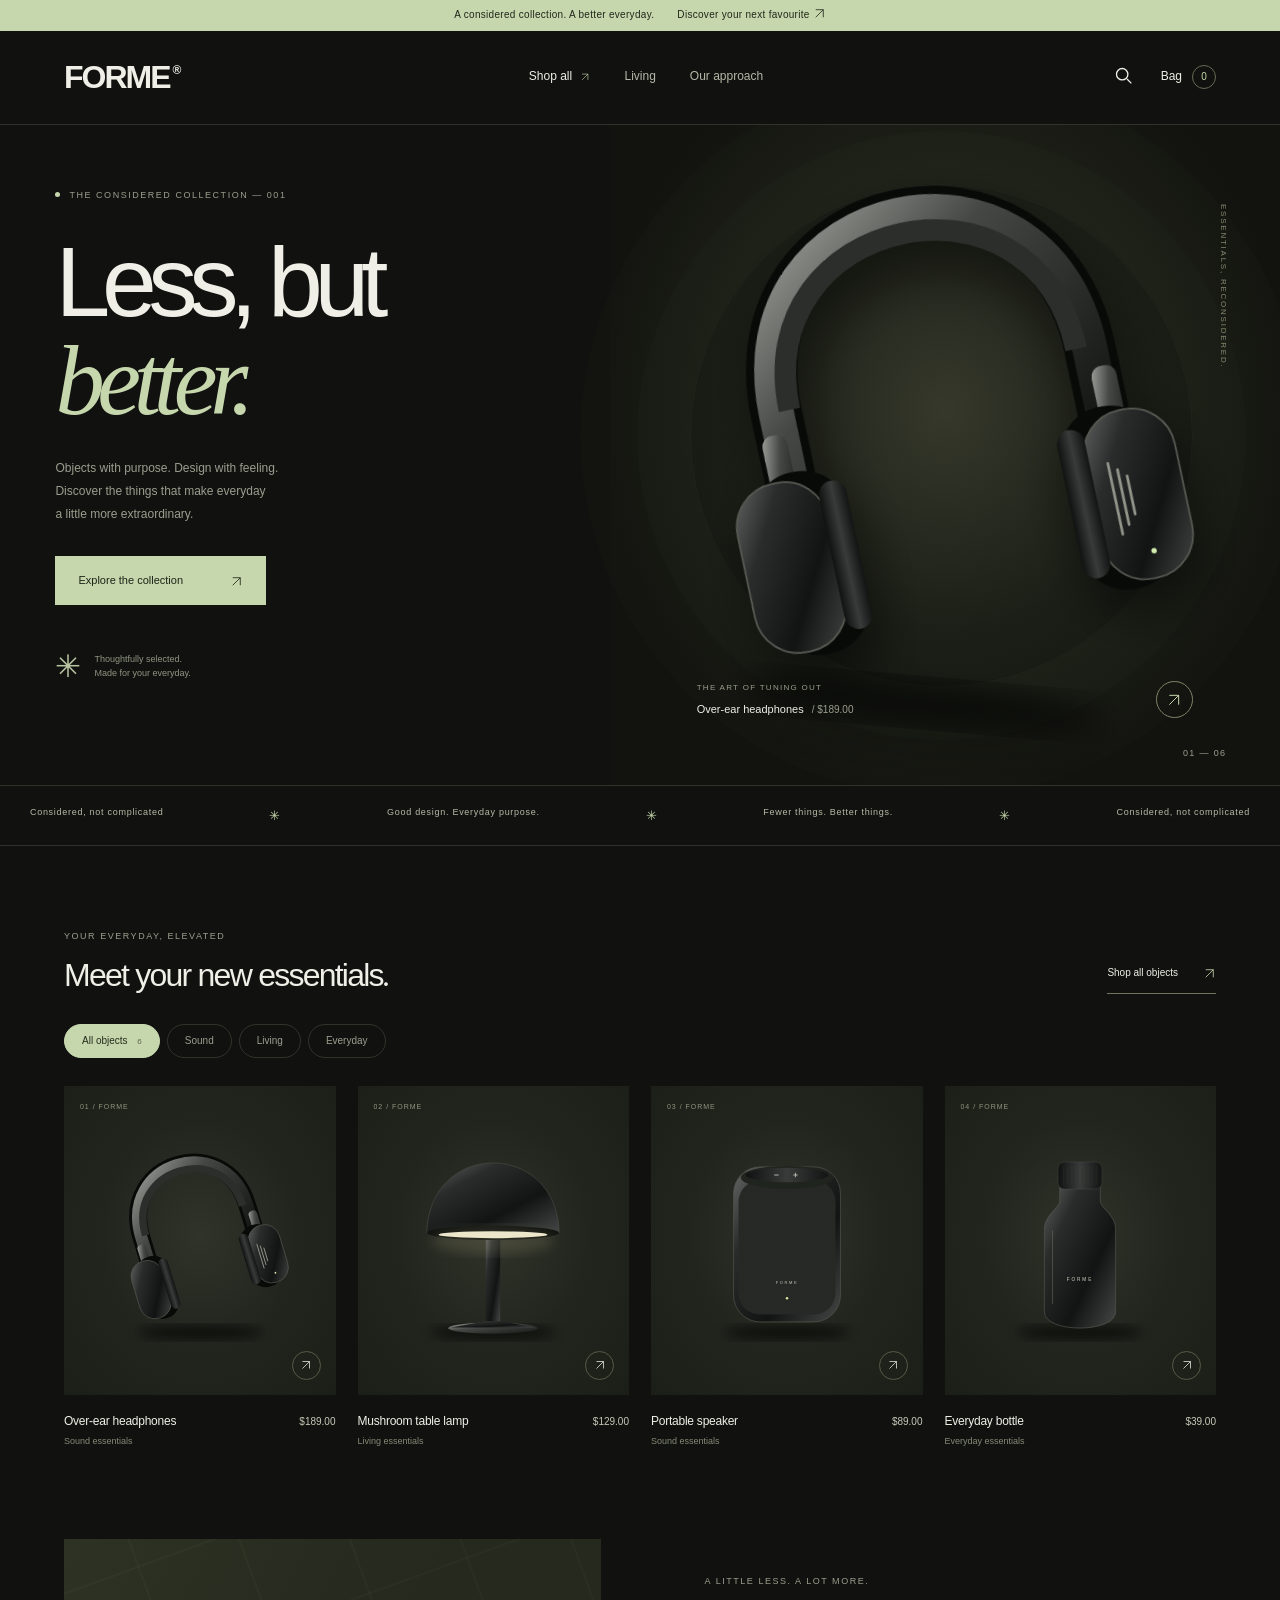
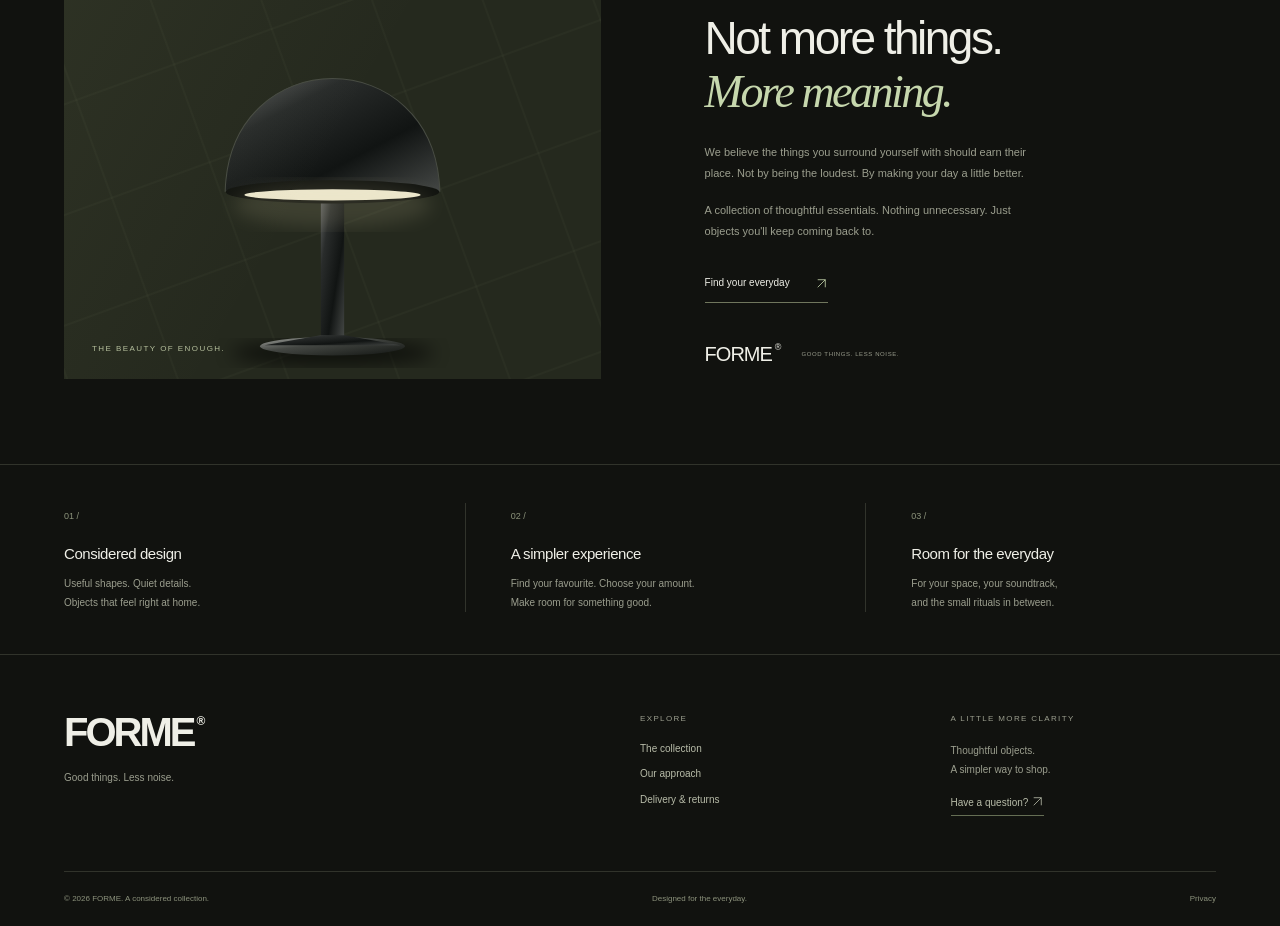
==== index.html @ 4f9741bc "Build modern FORME storefront with shopping and checkout flows" ====
<!doctype html>
<html lang="en">
  <head>
    <meta charset="UTF-8" />
    <meta name="viewport" content="width=device-width, initial-scale=1" />
    <meta name="theme-color" content="#11120f" />
    <meta
      name="description"
      content="Considered objects for a better everyday. Explore the FORME collection of sound, living and everyday essentials."
    />
    <title>FORME — Less, but better.</title>
    <link rel="icon" href="assets/favicon.svg" type="image/svg+xml" />
    <link rel="stylesheet" href="css/store.css" />
    <script src="js/store-config.js" defer></script>
    <script src="js/store.js" defer></script>
  </head>
  <body>
    <a class="skip-link" href="#main">Skip to content</a>
    <div class="announcement">
      A considered collection. A better everyday.
      <span
        >Discover your next favourite
        <svg
          class="arrow-icon"
          viewBox="0 0 24 24"
          fill="none"
          stroke="currentColor"
          stroke-width="1.5"
          aria-hidden="true"
        >
          <path d="M5 19 19 5M5 5h14v14" /></svg
      ></span>
    </div>
    <header class="header">
      <a class="wordmark" href="index.html" aria-label="FORME home"
        >FORME<span>®</span></a
      >
      <nav aria-label="Main navigation">
        <a href="products.html"
          >Shop all
          <span
            ><svg
              class="arrow-icon"
              viewBox="0 0 24 24"
              fill="none"
              stroke="currentColor"
              stroke-width="1.5"
              aria-hidden="true"
            >
              <path d="M5 19 19 5M5 5h14v14" /></svg></span></a
        ><a href="products.html?category=Living">Living</a
        ><a href="index.html#philosophy">Our approach</a>
      </nav>
      <div class="header-actions">
        <button class="icon-button" data-search aria-label="Search products">
          <svg
            viewBox="0 0 24 24"
            fill="none"
            stroke="currentColor"
            stroke-width="1.5"
          >
            <circle cx="10.5" cy="10.5" r="6.5" />
            <path d="m16 16 5 5" />
          </svg></button
        ><button class="bag-button" data-bag>
          Bag <span data-bag-count>0</span>
        </button>
      </div>
    </header>
    <main id="main"></main>
    <footer class="footer">
      <div class="footer-top">
        <div>
          <a class="wordmark" href="index.html">FORME<span>®</span></a>
          <p>Good things. Less noise.</p>
        </div>
        <div>
          <span class="eyebrow">Explore</span
          ><a href="products.html">The collection</a
          ><a href="index.html#philosophy">Our approach</a
          ><button data-info="delivery">Delivery & returns</button>
        </div>
        <div>
          <span class="eyebrow">A little more clarity</span>
          <p>Thoughtful objects.<br />A simpler way to shop.</p>
          <button data-info="help">
            Have a question?
            <svg
              class="arrow-icon"
              viewBox="0 0 24 24"
              fill="none"
              stroke="currentColor"
              stroke-width="1.5"
              aria-hidden="true"
            >
              <path d="M5 19 19 5M5 5h14v14" />
            </svg>
          </button>
        </div>
      </div>
      <div class="footer-bottom">
        <span>© <span data-year></span> FORME. A considered collection.</span
        ><span>Designed for the everyday.</span
        ><button data-info="privacy">Privacy</button>
      </div>
    </footer>
    <dialog id="bag-dialog" class="drawer">
      <div class="dialog-head">
        <h2>Your bag <span data-bag-count>0</span></h2>
        <button class="close-button" data-close aria-label="Close bag">
          ✕
        </button>
      </div>
      <div id="bag-content"></div>
    </dialog>
    <dialog id="search-dialog" class="search-dialog">
      <div class="dialog-head">
        <h2>Find your next favourite.</h2>
        <button class="close-button" data-close aria-label="Close search">
          ✕
        </button>
      </div>
      <label class="search-field"
        ><span class="sr-only">Search products</span
        ><input
          id="search-input"
          type="search"
          placeholder="Try “lamp” or “sound”…"
          autocomplete="off"
      /></label>
      <div id="search-results"></div>
    </dialog>
    <dialog id="info-dialog" class="info-dialog">
      <div class="dialog-head">
        <h2 id="info-title"></h2>
        <button class="close-button" data-close aria-label="Close information">
          ✕
        </button>
      </div>
      <div id="info-body"></div>
    </dialog>
    <div class="toast" role="status" aria-live="polite"></div>
  </body>
</html>
---- css/store.css ----
@font-face {
  font-family: Open;
  src: url("../fonts/OpenSans-Regular.woff2") format("woff2");
  font-display: swap;
}
@font-face {
  font-family: Poppins;
  src: url("../fonts/Poppins-Medium.woff2") format("woff2");
  font-weight: 500;
  font-display: swap;
}
@font-face {
  font-family: Poppins;
  src: url("../fonts/Poppins-SemiBold.woff2") format("woff2");
  font-weight: 600;
  font-display: swap;
}
:root {
  --bg: #11120f;
  --panel: #1b1d18;
  --line: #31332b;
  --text: #efefe7;
  --muted: #9b9e8e;
  --accent: #c6d7ad;
  --heading: Poppins, Arial, sans-serif;
  --body: Open, Arial, sans-serif;
  color-scheme: dark;
}
* {
  box-sizing: border-box;
}
html {
  scroll-behavior: smooth;
  scroll-padding-top: 95px;
}
body {
  margin: 0;
  background: var(--bg);
  color: var(--text);
  font-family: var(--body);
  font-size: 14px;
  line-height: 1.65;
  -webkit-font-smoothing: antialiased;
}
body.dialog-open {
  overflow: hidden;
}
a {
  color: inherit;
  text-decoration: none;
}
button,
input,
select {
  font: inherit;
}
button,
a,
input,
summary,
select {
  -webkit-tap-highlight-color: transparent;
}
button {
  color: inherit;
  cursor: pointer;
}
button {
  background: none;
  border: 0;
}
button:disabled {
  cursor: not-allowed;
  opacity: 0.4;
}
button,
a {
  touch-action: manipulation;
}
button:focus-visible,
a:focus-visible,
summary:focus-visible {
  outline: 2px solid var(--accent);
  outline-offset: 5px;
}
input:focus-visible,
select:focus-visible {
  outline: 2px solid var(--accent);
  outline-offset: 2px;
}
img {
  display: block;
  max-width: 100%;
  height: auto;
}
h1,
h2,
h3,
p {
  margin: 0;
}
h1,
h2,
h3 {
  font-family: var(--heading);
  font-weight: 500;
  line-height: 1.15;
  letter-spacing: -0.055em;
}
p {
  line-height: 1.8;
}
.serif {
  font-family: Georgia, "Times New Roman", serif;
  font-style: italic;
  font-weight: 400;
}
::selection {
  background: var(--accent);
  color: var(--bg);
}
.sr-only,
.skip-link:not(:focus) {
  position: absolute;
  width: 1px;
  height: 1px;
  overflow: hidden;
  clip: rect(0, 0, 0, 0);
  white-space: nowrap;
}
.skip-link:focus {
  position: fixed;
  top: 8px;
  left: 8px;
  z-index: 100;
  background: var(--accent);
  color: #111;
  padding: 12px;
}
.announcement {
  background: var(--accent);
  color: #22271b;
  font-size: 10px;
  text-align: center;
  letter-spacing: 0.03em;
  padding: 7px 20px;
}
.announcement span {
  margin-left: 20px;
}
.header {
  height: 94px;
  padding: 0 5%;
  display: flex;
  align-items: center;
  justify-content: space-between;
  border-bottom: 1px solid var(--line);
  background: var(--bg);
  position: relative;
  z-index: 4;
}
.wordmark {
  font-family: var(--heading);
  font-size: 32px;
  font-weight: 600;
  letter-spacing: -2px;
  line-height: 1;
}
.wordmark span {
  font-size: 12px;
  vertical-align: top;
  line-height: 1.6;
  letter-spacing: 0;
  margin-left: 3px;
}
.header nav {
  display: flex;
  gap: 34px;
  align-items: center;
  font-size: 12px;
}
.header nav a {
  color: #b5b8a8;
  transition: color 0.2s;
}
.header nav a:hover {
  color: var(--text);
}
.header nav a:first-child {
  color: var(--text);
}
.header nav a span {
  margin-left: 5px;
  color: var(--accent);
}
.header-actions {
  display: flex;
  gap: 26px;
  align-items: center;
}
.icon-button {
  width: 24px;
  height: 28px;
  padding: 2px;
}
.icon-button svg {
  width: 21px;
  height: 21px;
}
.bag-button {
  font-size: 12px;
  display: flex;
  gap: 10px;
  align-items: center;
  padding: 8px 0;
}
.bag-button > span {
  border: 1px solid #656b55;
  width: 24px;
  height: 24px;
  display: grid;
  place-items: center;
  border-radius: 50%;
  font-size: 10px;
  color: var(--accent);
}
.eyebrow {
  font-size: 9px;
  letter-spacing: 0.17em;
  font-weight: 400;
  text-transform: uppercase;
  color: var(--muted);
  display: block;
}
.hero {
  display: grid;
  grid-template-columns: 1fr 1.1fr;
  min-height: 660px;
  max-width: 1800px;
  margin: auto;
  overflow: hidden;
}
.hero-copy {
  padding: 63px 0 40px 9.1%;
  position: relative;
  z-index: 1;
}
.hero-copy .eyebrow {
  display: flex;
  gap: 9px;
  align-items: center;
  font-size: 9px;
}
.status-dot {
  width: 5px;
  height: 5px;
  background: var(--accent);
  border-radius: 50%;
}
.hero h1 {
  font-size: clamp(72px, 7.7vw, 128px);
  letter-spacing: -0.085em;
  line-height: 0.99;
  margin-top: 32px;
}
.hero h1 > span {
  font-family: Georgia, serif;
  font-style: italic;
  letter-spacing: -0.075em;
  font-weight: 400;
  color: var(--accent);
}
.hero-copy > p {
  margin-top: 28px;
  color: var(--muted);
  font-size: 12px;
  line-height: 1.9;
}
.button {
  min-height: 49px;
  display: inline-flex;
  align-items: center;
  justify-content: space-between;
  gap: 35px;
  padding: 14px 22px;
  font-size: 11px;
  border: 1px solid transparent;
  transition:
    background 0.2s,
    transform 0.2s,
    color 0.2s;
}
.button:hover:not(:disabled) {
  transform: translateY(-2px);
}
.button-light {
  background: var(--accent);
  color: #1d2417;
}
.button-light:hover:not(:disabled) {
  background: #deebca;
}
.button-light > span:last-child {
  font-size: 18px;
  line-height: 1;
}
.hero-copy > .button {
  margin-top: 30px;
  min-width: 211px;
}
.hero-footnote {
  display: flex;
  align-items: center;
  gap: 13px;
  margin-top: 46px;
  font-size: 9px;
  line-height: 1.6;
  color: #919582;
}
.small-mark {
  font-size: 31px;
  color: #b8c5a1;
  line-height: 1;
}
.hero-visual {
  position: relative;
  display: flex;
  align-items: center;
  justify-content: center;
  background: radial-gradient(
    ellipse at 50% 43%,
    #35382a 0%,
    #1c1f17 42%,
    #12130f 73%
  );
}
.hero-visual > img {
  width: 100%;
  max-width: 680px;
  position: relative;
  z-index: 1;
  transform: rotate(5deg) scale(1.08);
  filter: drop-shadow(10px 20px 25px #0008);
  margin-top: -35px;
  animation: arrive 1s ease both;
}
.hero-orbit {
  position: absolute;
  width: 75%;
  aspect-ratio: 1;
  border: 1px solid #4c51412b;
  border-radius: 50%;
  top: 9%;
  left: 12%;
  box-shadow:
    0 0 0 53px #929a6d04,
    0 0 0 110px #929a6d03;
}
.vertical-note {
  position: absolute;
  right: 7.5%;
  top: 12%;
  writing-mode: vertical-rl;
  font-size: 8px;
  letter-spacing: 0.22em;
  color: #858b70;
  z-index: 2;
}
.hero-product {
  position: absolute;
  bottom: 66px;
  left: 13%;
  right: 13%;
  display: flex;
  justify-content: space-between;
  align-items: center;
  gap: 15px;
  z-index: 2;
  font-size: 11px;
}
.hero-product small {
  display: block;
  font-size: 8px;
  letter-spacing: 0.16em;
  color: #9a9f8b;
  margin-bottom: 6px;
}
.muted {
  color: var(--muted);
}
.hero-product .muted {
  font-size: 10px;
  margin-left: 5px;
}
.round-arrow {
  width: 37px;
  height: 37px;
  border: 1px solid #7e8568;
  border-radius: 50%;
  display: grid;
  place-items: center;
  font-size: 19px;
  transition: background 0.2s;
}
.hero-product:hover .round-arrow {
  background: var(--accent);
  color: #111;
}
.hero-edition {
  position: absolute;
  bottom: 24px;
  right: 8%;
  font-size: 9px;
  letter-spacing: 0.15em;
  color: var(--muted);
}
.value-strip {
  border-top: 1px solid var(--line);
  border-bottom: 1px solid var(--line);
  padding: 19px 0;
  display: flex;
  gap: 46px;
  justify-content: space-around;
  white-space: nowrap;
  overflow: hidden;
  font-size: 9px;
  letter-spacing: 0.08em;
  color: #b6baa6;
}
.value-strip span:nth-child(even) {
  color: var(--accent);
  font-size: 13px;
}
.section-wrap {
  padding-left: 5%;
  padding-right: 5%;
  max-width: 1800px;
  margin: auto;
}
.collection {
  padding-top: 83px;
  padding-bottom: 86px;
}
.section-heading {
  display: flex;
  justify-content: space-between;
  align-items: end;
  gap: 30px;
  margin-bottom: 30px;
}
.section-heading h2 {
  font-size: 32px;
  margin-top: 13px;
  letter-spacing: -0.055em;
}
.text-link {
  font-size: 10px;
  border-bottom: 1px solid #70765d;
  padding-bottom: 6px;
  white-space: nowrap;
  display: inline-flex;
  align-items: center;
  gap: 25px;
}
.text-link span {
  font-size: 16px;
  color: var(--accent);
}
.filter-row {
  display: flex;
  gap: 7px;
  flex-wrap: wrap;
}
.filter {
  border: 1px solid var(--line);
  border-radius: 30px;
  font-size: 10px;
  padding: 8px 17px;
  color: var(--muted);
  transition: all 0.2s;
  white-space: nowrap;
}
.filter:hover {
  border-color: #848f72;
  color: var(--text);
}
.filter.active {
  background: var(--accent);
  border-color: var(--accent);
  color: #252c1d;
}
.filter small {
  margin-left: 7px;
  font-size: 8px;
  opacity: 0.65;
}
.product-grid {
  display: grid;
  grid-template-columns: repeat(4, minmax(0, 1fr));
  gap: 22px;
  margin-top: 28px;
}
.product-card {
  display: block;
  min-width: 0;
}
.product-image {
  position: relative;
  background: radial-gradient(
    ellipse at 50% 48%,
    #303329 0%,
    #22251e 50%,
    #1c1e18 100%
  );
  overflow: hidden;
  aspect-ratio: 0.88;
}
.product-image > img {
  width: 100%;
  height: 100%;
  object-fit: contain;
  transition: transform 0.6s cubic-bezier(0.2, 0.65, 0.3, 1);
  padding: 4%;
}
.product-card:hover .product-image > img {
  transform: scale(1.065);
}
.product-index {
  position: absolute;
  top: 15px;
  left: 16px;
  font-size: 7px;
  letter-spacing: 0.14em;
  color: #8f957f;
}
.card-add {
  position: absolute;
  bottom: 15px;
  right: 15px;
  border: 1px solid #555c47;
  width: 29px;
  height: 29px;
  border-radius: 50%;
  display: grid;
  place-items: center;
  font-size: 17px;
  transition: background 0.2s;
}
.product-card:hover .card-add {
  background: var(--accent);
  color: #111;
}
.product-meta {
  display: flex;
  align-items: start;
  justify-content: space-between;
  gap: 10px;
  padding-top: 17px;
}
.product-meta h3 {
  font-size: 12px;
  font-family: var(--body);
  letter-spacing: -0.02em;
  line-height: 1.5;
}
.product-meta > span {
  font-size: 10px;
  white-space: nowrap;
  color: #c6cab8;
  padding-top: 2px;
}
.product-meta > div > span {
  font-size: 9px;
  color: #858b77;
  display: block;
  margin-top: 4px;
}
.philosophy {
  display: grid;
  grid-template-columns: 1.05fr 1fr;
  gap: 9%;
  padding-top: 5px;
  padding-bottom: 85px;
}
.philosophy-art {
  position: relative;
  background: #25291e;
  overflow: hidden;
  min-height: 440px;
}
.philosophy-art:after {
  content: "";
  position: absolute;
  inset: 0;
  background: linear-gradient(120deg, #b4bc8210, transparent 50%);
  pointer-events: none;
}
.philosophy-art > img {
  width: 92%;
  height: 92%;
  position: absolute;
  bottom: -6%;
  left: 4%;
  object-fit: contain;
}
.art-grid {
  position: absolute;
  inset: 0;
  background-image:
    linear-gradient(#87936e0d 1px, transparent 1px),
    linear-gradient(90deg, #87936e0d 1px, transparent 1px);
  background-size: 65px 65px;
  transform: rotate(-20deg) scale(1.6);
}
.philosophy-art > span {
  position: absolute;
  left: 28px;
  bottom: 24px;
  font-size: 8px;
  letter-spacing: 0.18em;
  color: #b5bf9d;
}
.philosophy-copy {
  padding-top: 35px;
  padding-right: 10%;
}
.philosophy h2 {
  font-size: 46px;
  margin: 23px 0;
}
.philosophy h2 .serif {
  color: var(--accent);
}
.philosophy p {
  font-size: 11px;
  color: var(--muted);
  max-width: 340px;
  margin-bottom: 16px;
  line-height: 1.9;
}
.philosophy .text-link {
  margin-top: 12px;
}
.philosophy-sign {
  font-family: var(--heading);
  font-size: 20px;
  letter-spacing: -1px;
  margin-top: 35px;
  display: flex;
  align-items: center;
  gap: 3px;
}
.philosophy-sign > span {
  font-size: 9px;
  align-self: start;
  line-height: 2;
}
.philosophy-sign > small {
  font-family: var(--body);
  font-size: 6px;
  letter-spacing: 0.1em;
  color: var(--muted);
  margin-left: 18px;
}
.service-grid {
  display: grid;
  grid-template-columns: repeat(3, 1fr);
  border-top: 1px solid var(--line);
  border-bottom: 1px solid var(--line);
  padding-top: 38px;
  padding-bottom: 42px;
  gap: 50px;
}
.service-grid > div + div {
  border-left: 1px solid var(--line);
  padding-left: 45px;
}
.service-grid > div > span {
  font-size: 9px;
  color: #8d947c;
}
.service-grid h3 {
  font-size: 15px;
  margin: 18px 0 12px;
  letter-spacing: -0.03em;
}
.service-grid p {
  font-size: 10px;
  color: var(--muted);
  line-height: 1.9;
}
.footer {
  padding: 57px 5% 0;
  max-width: 1800px;
  margin: auto;
}
.footer-top {
  display: grid;
  grid-template-columns: 2fr 1fr 1fr;
  gap: 45px;
  padding-bottom: 55px;
}
.footer .wordmark {
  font-size: 40px;
  letter-spacing: -3px;
}
.footer-top p {
  font-size: 10px;
  color: var(--muted);
  margin-top: 15px;
  line-height: 1.9;
}
.footer-top > div > a:not(.wordmark),
.footer-top button {
  display: block;
  color: #b8bca9;
  font-size: 10px;
  margin-top: 9px;
  padding: 0;
  text-align: left;
}
.footer-top .eyebrow {
  margin-bottom: 16px;
  font-size: 8px;
}
.footer-top > div:last-child button {
  margin-top: 16px;
  border-bottom: 1px solid #656e54;
  padding-bottom: 4px;
}
.footer-bottom {
  border-top: 1px solid var(--line);
  display: flex;
  justify-content: space-between;
  gap: 20px;
  padding: 20px 0;
  font-size: 8px;
  color: #8c927c;
}
.footer-bottom button {
  font-size: 8px;
  padding: 0;
}
.breadcrumbs {
  display: flex;
  align-items: center;
  gap: 12px;
  font-size: 9px;
  color: var(--muted);
  padding: 28px 0 35px;
  flex-wrap: wrap;
}
.breadcrumbs a:hover {
  color: var(--text);
}
.breadcrumbs > span {
  color: #4e5440;
}
.catalog {
  padding-bottom: 90px;
  min-height: 70vh;
}
.catalog-heading {
  padding: 27px 0 42px;
}
.catalog-heading h1,
.checkout-heading h1 {
  font-size: 65px;
  margin: 18px 0;
  letter-spacing: -0.065em;
}
.catalog-heading h1 .serif,
.checkout-heading h1 .serif {
  color: var(--accent);
}
.catalog-heading p {
  font-size: 12px;
  color: var(--muted);
}
.catalog-controls {
  display: flex;
  justify-content: space-between;
  align-items: center;
  border-top: 1px solid var(--line);
  border-bottom: 1px solid var(--line);
  padding: 18px 0;
  gap: 20px;
}
.sort-label {
  color: var(--muted);
  font-size: 10px;
  white-space: nowrap;
  display: flex;
  align-items: center;
  gap: 12px;
}
.sort-label select {
  color: var(--text);
  border: 0;
  background: var(--bg);
  padding: 7px 20px 7px 0;
  font-size: 10px;
}
.result-count {
  font-size: 9px;
  color: var(--muted);
  margin-top: 24px;
}
.catalog-grid {
  grid-template-columns: repeat(3, minmax(0, 1fr));
  margin-top: 17px;
  row-gap: 36px;
}
.catalog-grid .product-image {
  aspect-ratio: 1;
}
.catalog-grid .product-meta h3 {
  font-size: 14px;
}
.catalog-grid .product-meta > span {
  font-size: 12px;
}
.product-page {
  padding-bottom: 75px;
}
.product-layout {
  display: grid;
  grid-template-columns: 1.15fr 1fr;
  gap: 8%;
  align-items: start;
}
.detail-image {
  position: relative;
  background: radial-gradient(ellipse at 50% 45%, #33382a, #1d2118 65%);
  aspect-ratio: 0.95;
  display: flex;
  align-items: center;
  justify-content: center;
  overflow: hidden;
}
.detail-image > .eyebrow {
  position: absolute;
  left: 28px;
  top: 25px;
  font-size: 8px;
}
.detail-image img {
  width: 100%;
  height: 100%;
  object-fit: contain;
  padding: 3%;
}
.image-note {
  position: absolute;
  left: 28px;
  bottom: 24px;
  font-size: 7px;
  letter-spacing: 0.17em;
  color: var(--muted);
}
.detail-copy {
  padding-top: 16px;
  max-width: 480px;
}
.detail-copy h1 {
  font-size: 43px;
  margin-top: 18px;
  line-height: 1.15;
}
.detail-price {
  font-size: 20px;
  margin-top: 21px;
}
.detail-price small {
  font-size: 9px;
  color: var(--muted);
  margin-left: 5px;
}
.detail-description {
  font-size: 12px;
  color: var(--muted);
  margin: 23px 0 29px;
  max-width: 400px;
}
.variant-options {
  border: 0;
  padding: 0;
  margin: 0 0 25px;
}
.variant-options legend {
  font-size: 11px;
  margin-bottom: 14px;
  width: 100%;
}
.variant-options legend > span {
  margin-left: 13px;
  color: var(--muted);
  font-size: 10px;
}
.variant {
  display: inline-flex;
  align-items: center;
  gap: 7px;
  margin-right: 20px;
  font-size: 10px;
  cursor: pointer;
}
.variant input {
  position: absolute;
  opacity: 0;
  width: 1px;
  height: 1px;
}
.swatch {
  height: 21px;
  width: 21px;
  border-radius: 50%;
  background: #363b31;
  outline: 1px solid transparent;
  outline-offset: 3px;
}
.swatch.stone {
  background: #d1cbb9;
}
.variant input:checked + .swatch {
  outline-color: var(--accent);
}
.variant input:focus-visible + .swatch {
  outline: 2px solid var(--accent);
}
.quantity-label {
  display: flex;
  justify-content: space-between;
  font-size: 10px;
  margin-bottom: 12px;
}
.quantity-label small {
  color: var(--muted);
  font-size: 9px;
}
.purchase-row {
  display: flex;
  gap: 12px;
}
.quantity-control {
  display: flex;
  align-items: center;
  border: 1px solid #4b533e;
  flex-shrink: 0;
  height: 49px;
}
.quantity-control button {
  width: 34px;
  height: 47px;
  padding: 0;
  font-size: 17px;
}
.quantity-control input {
  width: 34px;
  text-align: center;
  border: 0;
  background: none;
  color: var(--text);
  appearance: textfield;
  -moz-appearance: textfield;
  font-size: 11px;
  padding: 0;
}
.quantity-control input::-webkit-inner-spin-button {
  appearance: none;
}
.purchase-row > .button {
  flex: 1;
  gap: 12px;
  white-space: nowrap;
  padding: 13px 17px;
}
.purchase-row .button #add-total {
  font-size: 10px;
  margin-left: auto;
}
.full {
  width: 100%;
}
.button-outline {
  border-color: #59624a;
  color: var(--text);
  background: transparent;
}
.detail-copy > .button-outline {
  margin-top: 10px;
}
.button-outline:hover {
  background: var(--panel);
}
.shipping-note {
  font-size: 9px;
  color: var(--muted);
  margin: 16px 0 25px;
}
.detail-copy details {
  border-top: 1px solid var(--line);
  font-size: 10px;
}
.detail-copy details:last-child {
  border-bottom: 1px solid var(--line);
}
.detail-copy summary {
  list-style: none;
  display: flex;
  justify-content: space-between;
  align-items: center;
  padding: 17px 0;
  cursor: pointer;
}
.detail-copy summary::-webkit-details-marker {
  display: none;
}
.detail-copy summary span {
  font-size: 17px;
  color: var(--muted);
}
.detail-copy details[open] summary span {
  transform: rotate(45deg);
}
.detail-copy details ul {
  padding: 0 0 16px 14px;
  margin: 0;
  color: var(--muted);
  line-height: 2;
}
.detail-copy details p {
  padding-bottom: 18px;
  color: var(--muted);
}
.related {
  padding-top: 40px;
  padding-bottom: 70px;
  border-top: 1px solid var(--line);
}
.related .product-grid {
  grid-template-columns: repeat(3, 1fr);
}
.related .product-image {
  aspect-ratio: 1.1;
}
.empty-page {
  text-align: center;
  padding: 100px 20px;
  min-height: 65vh;
}
.empty-page h1 {
  font-size: 50px;
  margin: 22px 0;
}
.empty-page p {
  color: var(--muted);
  margin-bottom: 25px;
}
.empty-page > .button {
  margin-top: 20px;
}
.checkout {
  padding-bottom: 90px;
}
.checkout-heading {
  margin-bottom: 45px;
}
.checkout-layout {
  display: grid;
  grid-template-columns: 1.15fr 1fr;
  gap: 9%;
  align-items: start;
}
.checkout-steps {
  display: flex;
  list-style: none;
  gap: 25px;
  margin: 0;
  padding: 0 0 25px;
  border-bottom: 1px solid var(--line);
}
.checkout-steps li {
  font-size: 11px;
  color: #737a63;
  display: flex;
  align-items: center;
  gap: 8px;
}
.checkout-steps li > span {
  font-size: 9px;
  border: 1px solid #3d4433;
  width: 24px;
  height: 24px;
  display: grid;
  place-items: center;
  border-radius: 50%;
}
.checkout-steps .current {
  color: var(--text);
}
.checkout-steps .current > span {
  background: var(--accent);
  color: #111;
  border-color: var(--accent);
}
.checkout-steps .completed {
  color: var(--accent);
}
.preview-note {
  font-size: 9px;
  color: var(--muted);
  border: 1px solid var(--line);
  padding: 12px 14px;
  margin: 22px 0 30px;
}
#checkout-form h2 {
  font-size: 28px;
  letter-spacing: -0.04em;
  margin-bottom: 8px;
}
#checkout-form section > .muted {
  font-size: 11px;
}
.field-grid {
  display: grid;
  grid-template-columns: 1fr 1fr;
  gap: 21px 15px;
  margin: 25px 0 30px;
}
.field-grid label {
  font-size: 10px;
  display: block;
}
.field-grid input,
.field-grid select {
  display: block;
  width: 100%;
  background: #191c16;
  border: 1px solid #373e2d;
  color: var(--text);
  padding: 12px;
  margin-top: 8px;
  min-height: 46px;
  border-radius: 0;
  font-size: 12px;
}
.field-grid input::placeholder {
  color: #6e7561;
}
.field-grid input[readonly] {
  color: var(--muted);
}
.full-field {
  grid-column: 1/-1;
}
.back-step {
  font-size: 10px;
  color: var(--muted);
  display: block;
  margin: 20px auto 0;
}
.delivery-choice {
  display: flex;
  justify-content: space-between;
  gap: 20px;
  font-size: 11px;
  border: 1px solid #6d7c53;
  background: #20261a;
  padding: 18px;
  margin-bottom: 26px;
}
.delivery-choice small {
  display: block;
  font-size: 9px;
  color: var(--muted);
  margin-top: 5px;
}
.order-summary {
  background: #1b1e17;
  padding: 30px;
  position: sticky;
  top: 25px;
  border: 1px solid #343b29;
}
.summary-heading {
  display: flex;
  align-items: center;
  justify-content: space-between;
  gap: 12px;
  margin-bottom: 22px;
}
.summary-heading h2 {
  font-size: 21px;
  letter-spacing: -0.04em;
}
.summary-heading button {
  font-size: 9px;
  color: var(--muted);
  white-space: nowrap;
}
.summary-item {
  display: flex;
  align-items: center;
  gap: 14px;
  margin-top: 15px;
}
.summary-item img {
  width: 70px;
  height: 76px;
  object-fit: contain;
  background: #272d20;
}
.summary-item > div {
  flex: 1;
}
.summary-item strong {
  font-size: 10px;
  font-weight: 400;
  display: block;
}
.summary-item small {
  font-size: 9px;
  color: var(--muted);
  display: block;
  margin-top: 6px;
}
.summary-item > span {
  font-size: 10px;
}
.summary-costs {
  margin-top: 25px;
  border-top: 1px solid var(--line);
  padding-top: 12px;
}
.summary-costs > div {
  display: flex;
  justify-content: space-between;
  font-size: 11px;
  color: var(--muted);
  margin-top: 12px;
  gap: 10px;
}
.summary-costs > .total {
  border-top: 1px solid var(--line);
  padding-top: 22px;
  margin-top: 20px;
  font-size: 17px;
  color: var(--text);
}
.total strong {
  font-weight: 400;
}
.total small {
  color: var(--muted);
  font-size: 9px;
  margin-right: 5px;
}
.summary-note {
  font-size: 9px;
  color: var(--muted);
  margin-top: 23px;
  text-align: center;
}
.delivery-review {
  padding: 20px;
  background: var(--panel);
  margin-top: 25px;
}
.delivery-review p {
  font-size: 11px;
  margin-top: 13px;
}
.delivery-review button {
  font-size: 10px;
  color: var(--accent);
  padding: 0;
  margin-top: 13px;
}
.payment-placeholder {
  border: 1px solid var(--line);
  padding: 25px;
  text-align: center;
  margin: 22px 0;
}
.payment-icon {
  font-size: 24px;
  color: var(--accent);
}
.payment-placeholder h3 {
  font-size: 20px;
  margin: 14px 0;
}
.payment-placeholder p {
  font-size: 11px;
  color: var(--muted);
  margin: 12px auto;
  max-width: 300px;
}
.payment-status {
  font-size: 11px;
  color: var(--accent);
  margin-top: 10px;
}
[hidden] {
  display: none !important;
}
dialog {
  color: var(--text);
  background: var(--bg);
  border: 1px solid var(--line);
  padding: 0;
  max-height: 90dvh;
}
dialog::backdrop {
  background: #0009;
  backdrop-filter: blur(5px);
}
.dialog-head {
  display: flex;
  justify-content: space-between;
  align-items: center;
  gap: 20px;
  padding: 26px;
  border-bottom: 1px solid var(--line);
}
.dialog-head h2 {
  font-size: 24px;
  letter-spacing: -0.04em;
}
.dialog-head h2 > span {
  font-family: var(--body);
  font-size: 12px;
  margin-left: 7px;
  color: var(--muted);
}
.close-button {
  width: 28px;
  height: 28px;
  font-size: 17px;
  padding: 0;
}
.drawer {
  position: fixed;
  inset: 0 0 0 auto;
  margin: 0;
  width: 490px;
  max-width: 100%;
  height: 100dvh;
  max-height: 100dvh;
  border-top: 0;
  border-bottom: 0;
  border-right: 0;
  animation: slide-in 0.25s ease;
}
.drawer #bag-content {
  display: flex;
  flex-direction: column;
  min-height: calc(100% - 89px);
}
.bag-progress {
  padding: 22px 26px 0;
}
.bag-progress p {
  font-size: 10px;
  color: var(--muted);
}
.bag-progress > div {
  height: 3px;
  background: var(--line);
  margin-top: 14px;
}
.bag-progress > div > span {
  display: block;
  height: 100%;
  background: var(--accent);
  transition: width 0.3s;
}
.bag-items {
  padding: 10px 26px 25px;
  flex: 1;
}
.bag-item {
  display: flex;
  gap: 15px;
  padding: 22px 0;
  border-bottom: 1px solid var(--line);
}
.bag-item > a {
  width: 88px;
  flex-shrink: 0;
  background: #252b1e;
}
.bag-item img {
  width: 88px;
  height: 110px;
  object-fit: contain;
}
.bag-item > div:nth-child(2) {
  flex: 1;
}
.bag-item > div > a {
  font-size: 11px;
  display: block;
  line-height: 1.5;
}
.bag-item small {
  display: block;
  font-size: 9px;
  color: var(--muted);
  margin-top: 7px;
}
.bag-quantity {
  display: inline-flex;
  border: 1px solid var(--line);
  margin-top: 13px;
  align-items: center;
  font-size: 10px;
}
.bag-quantity button {
  width: 27px;
  height: 27px;
  padding: 0;
}
.bag-quantity span {
  width: 22px;
  text-align: center;
}
.bag-item-right {
  display: flex;
  flex-direction: column;
  justify-content: space-between;
  align-items: end;
  font-size: 10px;
  gap: 15px;
}
.bag-item-right button {
  font-size: 8px;
  color: var(--muted);
  text-decoration: underline;
  padding: 0;
}
.bag-summary {
  padding: 25px 26px;
  background: #1a1e15;
  margin-top: auto;
}
.bag-summary > div {
  display: flex;
  justify-content: space-between;
  font-size: 14px;
}
.bag-summary > p {
  font-size: 9px;
  color: var(--muted);
  margin: 12px 0 20px;
}
.continue-shopping {
  display: block;
  margin: 15px auto 0;
  font-size: 10px;
  color: var(--muted);
}
.empty-bag {
  padding: 70px 26px;
  text-align: center;
}
.empty-symbol {
  font-size: 50px;
  color: var(--accent);
}
.empty-bag h3 {
  font-size: 31px;
  margin: 20px 0;
}
.empty-bag p {
  font-size: 11px;
  color: var(--muted);
  margin: 20px 0 30px;
}
.search-dialog {
  width: 620px;
  max-width: calc(100% - 28px);
}
.search-dialog .dialog-head h2 {
  font-size: 24px;
}
.search-field {
  display: block;
  padding: 23px 26px 10px;
}
.search-field input {
  width: 100%;
  background: transparent;
  border: 0;
  border-bottom: 1px solid #697756;
  color: var(--text);
  padding: 10px 0 16px;
  font-size: 16px;
  border-radius: 0;
}
.search-result {
  display: flex;
  gap: 18px;
  padding: 14px 0;
  border-bottom: 1px solid var(--line);
  align-items: center;
  font-size: 11px;
}
.search-result img {
  width: 65px;
  height: 70px;
  background: #252b1e;
}
.search-result > span:nth-child(2) {
  flex: 1;
}
.search-result small {
  font-size: 9px;
  display: block;
  color: var(--muted);
  margin-top: 5px;
}
.search-result > span:last-child {
  font-size: 10px;
  white-space: nowrap;
}
#search-results {
  padding: 0 26px 20px;
}
.search-empty {
  padding: 24px 0;
  color: var(--muted);
  font-size: 12px;
}
.info-dialog {
  width: 540px;
  max-width: calc(100% - 28px);
}
#info-body {
  padding: 26px;
  color: var(--muted);
  font-size: 12px;
}
#info-body p + p {
  margin-top: 18px;
}
.toast {
  position: fixed;
  bottom: 25px;
  left: 50%;
  transform: translate(-50%, 20px);
  background: var(--accent);
  color: #1a2312;
  padding: 13px 22px;
  font-size: 12px;
  z-index: 10;
  opacity: 0;
  pointer-events: none;
  transition: 0.2s;
  max-width: 90vw;
}
.toast.visible {
  opacity: 1;
  transform: translate(-50%, 0);
}
@keyframes arrive {
  from {
    opacity: 0;
    transform: rotate(1deg) scale(1.03) translateY(20px);
  }
  to {
    opacity: 1;
    transform: rotate(5deg) scale(1.08) translateY(0);
  }
}
@keyframes slide-in {
  from {
    transform: translateX(100%);
  }
  to {
    transform: translateX(0);
  }
}
@media (min-width: 1500px) {
  .hero {
    min-height: 780px;
  }
  .hero-copy {
    padding-top: 90px;
  }
  .hero-visual > img {
    max-width: 780px;
  }
  .hero-footnote {
    margin-top: 55px;
  }
  .hero-product {
    bottom: 80px;
  }
  .section-wrap {
    padding-left: 6%;
    padding-right: 6%;
  }
  .product-meta h3 {
    font-size: 15px;
  }
  .product-meta > span {
    font-size: 13px;
  }
  .product-meta > div > span {
    font-size: 11px;
  }
  .hero-copy > p {
    font-size: 14px;
  }
  .collection {
    padding-top: 100px;
  }
  .hero-copy .eyebrow {
    font-size: 11px;
  }
}
@media (max-width: 1000px) {
  .hero {
    min-height: 610px;
    grid-template-columns: 1fr 1fr;
  }
  .hero-copy {
    padding-top: 54px;
  }
  .hero h1 {
    font-size: 90px;
  }
  .hero-visual > img {
    transform: rotate(5deg) scale(1.2);
  }
  .hero-product {
    left: 8%;
    right: 8%;
    bottom: 75px;
  }
  .hero-product .muted {
    display: block;
    margin-left: 0;
    margin-top: 5px;
  }
  .hero-visual .vertical-note {
    right: 5%;
  }
  .hero-copy .eyebrow {
    font-size: 8px;
  }
  .product-grid {
    gap: 16px;
  }
  .product-meta {
    gap: 6px;
    flex-wrap: wrap;
  }
  .product-meta > span {
    padding-top: 0;
  }
  .product-meta h3 {
    font-size: 11px;
  }
  .philosophy {
    gap: 6%;
  }
  .philosophy-copy {
    padding-right: 0;
  }
  .philosophy h2 {
    font-size: 39px;
  }
  .philosophy-art {
    min-height: 410px;
  }
  .service-grid {
    gap: 25px;
  }
  .service-grid > div + div {
    padding-left: 25px;
  }
  .detail-copy h1 {
    font-size: 34px;
  }
  .product-layout {
    gap: 5%;
    grid-template-columns: 1fr 1fr;
  }
  .detail-image {
    aspect-ratio: 0.8;
  }
  .purchase-row {
    flex-wrap: wrap;
  }
  .purchase-row > .button {
    min-width: 180px;
  }
  .checkout-layout {
    gap: 5%;
  }
  .order-summary {
    padding: 22px;
  }
  .summary-item {
    gap: 9px;
  }
  .summary-item img {
    width: 50px;
    height: 65px;
  }
  .summary-item > span {
    font-size: 9px;
  }
}
@media (max-width: 700px) {
  .announcement {
    font-size: 8px;
    padding: 8px 12px;
  }
  .announcement span {
    display: none;
  }
  .header {
    height: 75px;
    padding: 0 6%;
  }
  .header .wordmark {
    font-size: 28px;
  }
  .header nav {
    gap: 18px;
    font-size: 10px;
  }
  .header nav > a:not(:first-child) {
    display: none;
  }
  .header-actions {
    gap: 17px;
  }
  .bag-button {
    font-size: 11px;
  }
  .bag-button > span {
    width: 21px;
    height: 21px;
  }
  .icon-button {
    width: 19px;
  }
  .icon-button svg {
    width: 19px;
  }
  .hero {
    grid-template-columns: 1fr;
    min-height: 0;
  }
  .hero-copy {
    padding: 43px 6% 0;
  }
  .hero-copy .eyebrow {
    font-size: 8px;
  }
  .hero h1 {
    font-size: 100px;
    margin-top: 30px;
    line-height: 0.94;
  }
  .hero h1 br {
    display: none;
  }
  .hero h1 > span {
    display: block;
  }
  .hero-copy > p {
    font-size: 12px;
    line-height: 1.8;
    margin-top: 25px;
    max-width: 300px;
  }
  .desktop-break {
    display: none;
  }
  .hero-copy > .button {
    margin-top: 24px;
    min-width: 215px;
  }
  .hero-footnote {
    display: none;
  }
  .hero-visual {
    min-height: 390px;
    margin-top: -15px;
    background: radial-gradient(
      ellipse at 52% 47%,
      #303627 0%,
      #1b2016 45%,
      #11120f 74%
    );
  }
  .hero-visual > img {
    height: 395px;
    width: 100%;
    max-width: 450px;
    margin-top: -15px;
    padding: 0;
    object-fit: contain;
    transform: rotate(5deg) scale(1.08);
  }
  .hero-orbit {
    width: 65%;
    top: 4%;
    left: 19%;
  }
  .vertical-note {
    top: 20%;
    font-size: 7px;
    right: 6%;
  }
  .hero-product {
    bottom: 37px;
    left: 7%;
    right: 7%;
    font-size: 10px;
  }
  .hero-product small {
    font-size: 7px;
  }
  .hero-product .muted {
    display: inline;
    margin-left: 6px;
    font-size: 9px;
  }
  .hero-edition {
    bottom: 12px;
    font-size: 8px;
  }
  .round-arrow {
    width: 30px;
    height: 30px;
    font-size: 17px;
  }
  .value-strip {
    justify-content: start;
    padding: 15px 6%;
    gap: 28px;
    font-size: 8px;
  }
  .section-wrap {
    padding-left: 6%;
    padding-right: 6%;
  }
  .collection {
    padding-top: 52px;
    padding-bottom: 55px;
  }
  .section-heading {
    gap: 15px;
    align-items: start;
    margin-bottom: 24px;
  }
  .section-heading h2 {
    font-size: 27px;
    line-height: 1.2;
    margin-top: 12px;
  }
  .section-heading .eyebrow {
    font-size: 7px;
  }
  .section-heading .text-link {
    font-size: 8px;
    gap: 10px;
    align-self: end;
    min-width: 96px;
    margin-bottom: 3px;
  }
  .text-link span {
    font-size: 13px;
  }
  .eyebrow {
    font-size: 8px;
  }
  .filter {
    font-size: 9px;
    padding: 7px 13px;
  }
  .filter-row {
    gap: 6px;
  }
  .product-grid {
    grid-template-columns: repeat(2, minmax(0, 1fr));
    gap: 27px 13px;
    margin-top: 22px;
  }
  .product-image {
    aspect-ratio: 0.85;
  }
  .product-image > img {
    padding: 0;
  }
  .product-index {
    font-size: 6px;
    left: 11px;
    top: 11px;
  }
  .card-add {
    height: 24px;
    width: 24px;
    right: 10px;
    bottom: 10px;
    font-size: 14px;
  }
  .product-meta {
    padding-top: 12px;
    display: block;
  }
  .product-meta h3 {
    font-size: 10px;
  }
  .product-meta > div > span {
    font-size: 8px;
    margin-top: 3px;
  }
  .product-meta > span {
    display: block;
    margin-top: 7px;
    font-size: 10px;
    color: var(--accent);
  }
  .philosophy {
    grid-template-columns: 1fr;
    gap: 0;
    padding-bottom: 50px;
  }
  .philosophy-art {
    min-height: 350px;
  }
  .philosophy-art > img {
    width: 100%;
    left: 0;
    height: 108%;
    bottom: -14%;
  }
  .philosophy-art > span {
    font-size: 7px;
    left: 22px;
    bottom: 20px;
  }
  .philosophy-copy {
    padding-top: 38px;
  }
  .philosophy h2 {
    font-size: 40px;
    margin: 19px 0 22px;
  }
  .philosophy p {
    font-size: 12px;
    max-width: 100%;
  }
  .philosophy-sign {
    margin-top: 28px;
  }
  .service-grid {
    grid-template-columns: 1fr;
    gap: 25px;
    padding-top: 32px;
    padding-bottom: 32px;
  }
  .service-grid > div {
    display: grid;
    grid-template-columns: 34px 1fr;
    gap: 0 15px;
  }
  .service-grid > div + div {
    padding-left: 0;
    border-left: 0;
    padding-top: 25px;
    border-top: 1px solid var(--line);
  }
  .service-grid h3 {
    margin: 0 0 9px;
    font-size: 16px;
  }
  .service-grid p {
    grid-column: 2;
    font-size: 11px;
  }
  .service-grid > div > span {
    margin-top: 2px;
    font-size: 8px;
  }
  .footer {
    padding: 40px 6% 0;
  }
  .footer-top {
    grid-template-columns: 1fr 1fr;
    gap: 30px 20px;
    padding-bottom: 32px;
  }
  .footer-top > div:first-child {
    grid-column: 1/-1;
  }
  .footer .wordmark {
    font-size: 35px;
  }
  .footer-top p {
    margin-top: 10px;
  }
  .footer-bottom {
    flex-wrap: wrap;
    gap: 10px;
    font-size: 7px;
    padding: 20px 0;
  }
  .footer-bottom > span:nth-child(2) {
    display: none;
  }
  .catalog-heading {
    padding: 13px 0 30px;
  }
  .catalog-heading h1,
  .checkout-heading h1 {
    font-size: 45px;
    margin: 16px 0;
  }
  .catalog-heading p {
    font-size: 11px;
  }
  .catalog-controls {
    align-items: start;
    flex-direction: column;
    padding: 17px 0;
    gap: 15px;
  }
  .catalog-controls .filter-row {
    width: 100%;
    gap: 5px;
  }
  .sort-label {
    font-size: 9px;
    align-self: end;
  }
  .sort-label select {
    font-size: 9px;
    padding: 0 15px 0 0;
  }
  .catalog-grid {
    grid-template-columns: repeat(2, minmax(0, 1fr));
    row-gap: 28px;
  }
  .catalog-grid .product-image {
    aspect-ratio: 0.88;
  }
  .catalog-grid .product-meta h3 {
    font-size: 11px;
  }
  .catalog-grid .product-meta > span {
    font-size: 11px;
  }
  .catalog {
    padding-bottom: 55px;
  }
  .breadcrumbs {
    font-size: 8px;
    gap: 9px;
    padding: 24px 0;
  }
  .product-layout {
    grid-template-columns: 1fr;
    gap: 0;
  }
  .detail-image {
    aspect-ratio: 1;
  }
  .detail-image > .eyebrow {
    left: 20px;
    top: 20px;
  }
  .detail-copy {
    padding-top: 30px;
    max-width: none;
  }
  .detail-copy h1 {
    font-size: 36px;
    max-width: 320px;
  }
  .detail-price {
    font-size: 23px;
    margin-top: 18px;
  }
  .detail-description {
    max-width: 100%;
    font-size: 12px;
    margin: 22px 0;
  }
  .purchase-row {
    flex-wrap: nowrap;
  }
  .purchase-row > .button {
    min-width: 0;
    font-size: 10px;
    padding: 12px;
    gap: 5px;
  }
  .quantity-control button {
    width: 29px;
  }
  .quantity-control input {
    width: 26px;
  }
  .detail-copy > .button-outline {
    font-size: 11px;
  }
  .detail-copy details {
    font-size: 11px;
  }
  .product-page {
    padding-bottom: 40px;
  }
  .related {
    padding-top: 30px;
    padding-bottom: 45px;
  }
  .related .product-grid {
    grid-template-columns: repeat(2, minmax(0, 1fr));
  }
  .related .product-card:last-child {
    display: none;
  }
  .related .product-image {
    aspect-ratio: 0.9;
  }
  .checkout-heading {
    margin-bottom: 28px;
  }
  .checkout-layout {
    display: flex;
    flex-direction: column;
    gap: 35px;
  }
  .checkout-layout > div,
  .order-summary {
    width: 100%;
  }
  .checkout-steps {
    gap: 22px;
    padding-bottom: 20px;
  }
  .checkout-steps li {
    font-size: 10px;
  }
  .preview-note {
    font-size: 8px;
    margin: 18px 0 25px;
  }
  .order-summary {
    position: static;
    padding: 23px;
  }
  .field-grid {
    gap: 17px 12px;
  }
  .field-grid input,
  .field-grid select {
    font-size: 16px;
    min-height: 49px;
    padding: 10px;
  }
  .field-grid label {
    font-size: 10px;
  }
  .summary-item img {
    width: 65px;
    height: 74px;
  }
  .summary-item strong {
    font-size: 11px;
  }
  .checkout {
    padding-bottom: 40px;
  }
  .checkout-steps {
    scroll-margin-top: 20px;
  }
  .search-dialog .dialog-head h2 {
    font-size: 20px;
  }
  .dialog-head {
    padding: 23px 20px;
  }
  .search-field {
    padding: 15px 20px 8px;
  }
  #search-results {
    padding: 0 20px 15px;
  }
  .search-result {
    gap: 10px;
    font-size: 10px;
  }
  .search-result > span:last-child {
    font-size: 9px;
  }
  .search-result img {
    width: 50px;
    height: 60px;
  }
  .search-field input {
    font-size: 16px;
  }
  .bag-item {
    gap: 10px;
  }
  .bag-item > a,
  .bag-item img {
    width: 72px;
  }
  .bag-item img {
    height: 100px;
  }
  .bag-item > div > a {
    font-size: 10px;
  }
  .bag-items {
    padding: 8px 20px 20px;
  }
  .empty-page h1 {
    font-size: 38px;
  }
  .empty-page {
    padding: 80px 20px;
  }
  .empty-page p {
    font-size: 12px;
  }
  .payment-placeholder {
    padding: 20px;
  }
  .delivery-choice {
    padding: 15px;
    font-size: 10px;
  }
}
@media (prefers-reduced-motion: reduce) {
  html {
    scroll-behavior: auto;
  }
  *,
  *:before,
  *:after {
    animation: none !important;
    transition: none !important;
  }
}
.arrow-icon {
  display: inline-block;
  width: 13px;
  height: 13px;
  vertical-align: -2px;
  flex-shrink: 0;
}
.round-arrow .arrow-icon {
  width: 16px;
  height: 16px;
}
.card-add .arrow-icon {
  width: 12px;
  height: 12px;
}
.hero-product .round-arrow {
  color: var(--accent);
}
.header nav .arrow-icon {
  width: 10px;
  height: 10px;
}
.payment-icon .arrow-icon {
  width: 30px;
  height: 30px;
}
@media (max-width: 700px) {
  .hero h1 {
    font-size: clamp(62px, 20vw, 100px);
  }
}
#checkout-form h2 {
  scroll-margin-top: 28px;
}
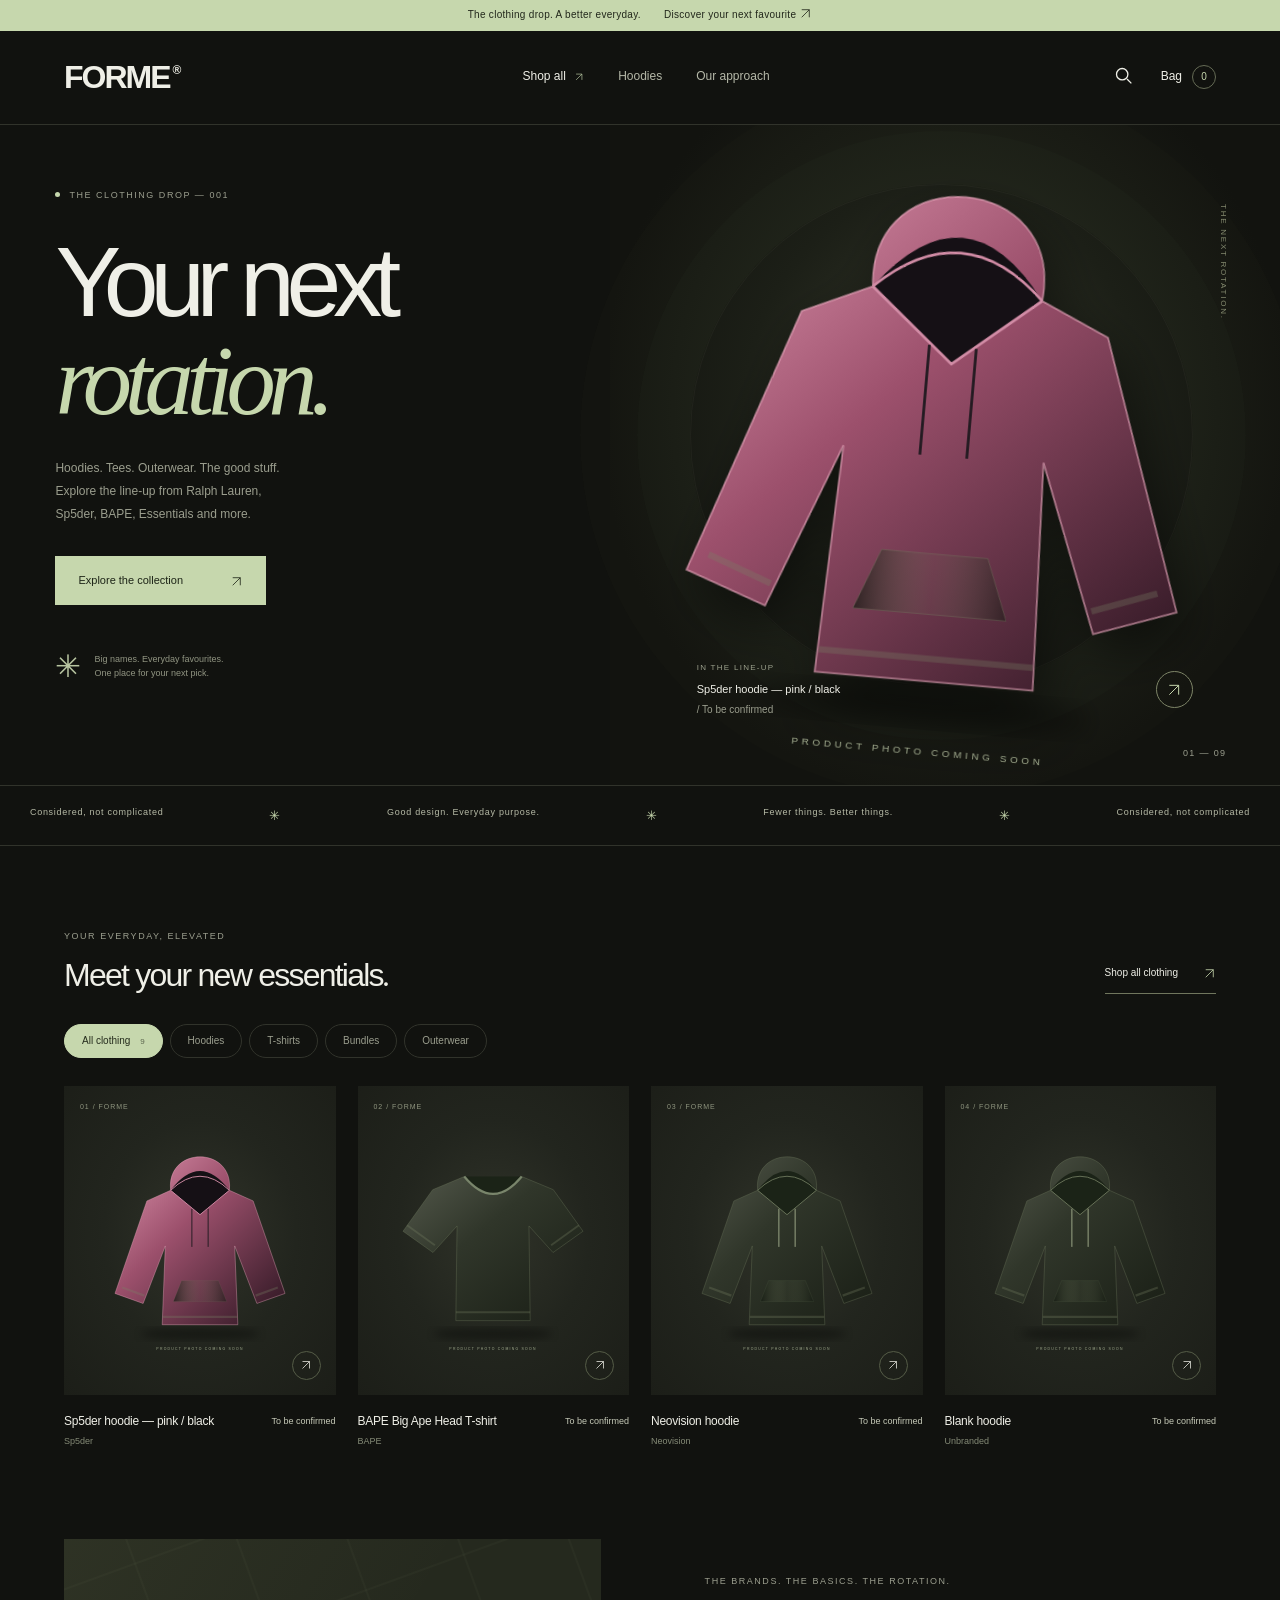
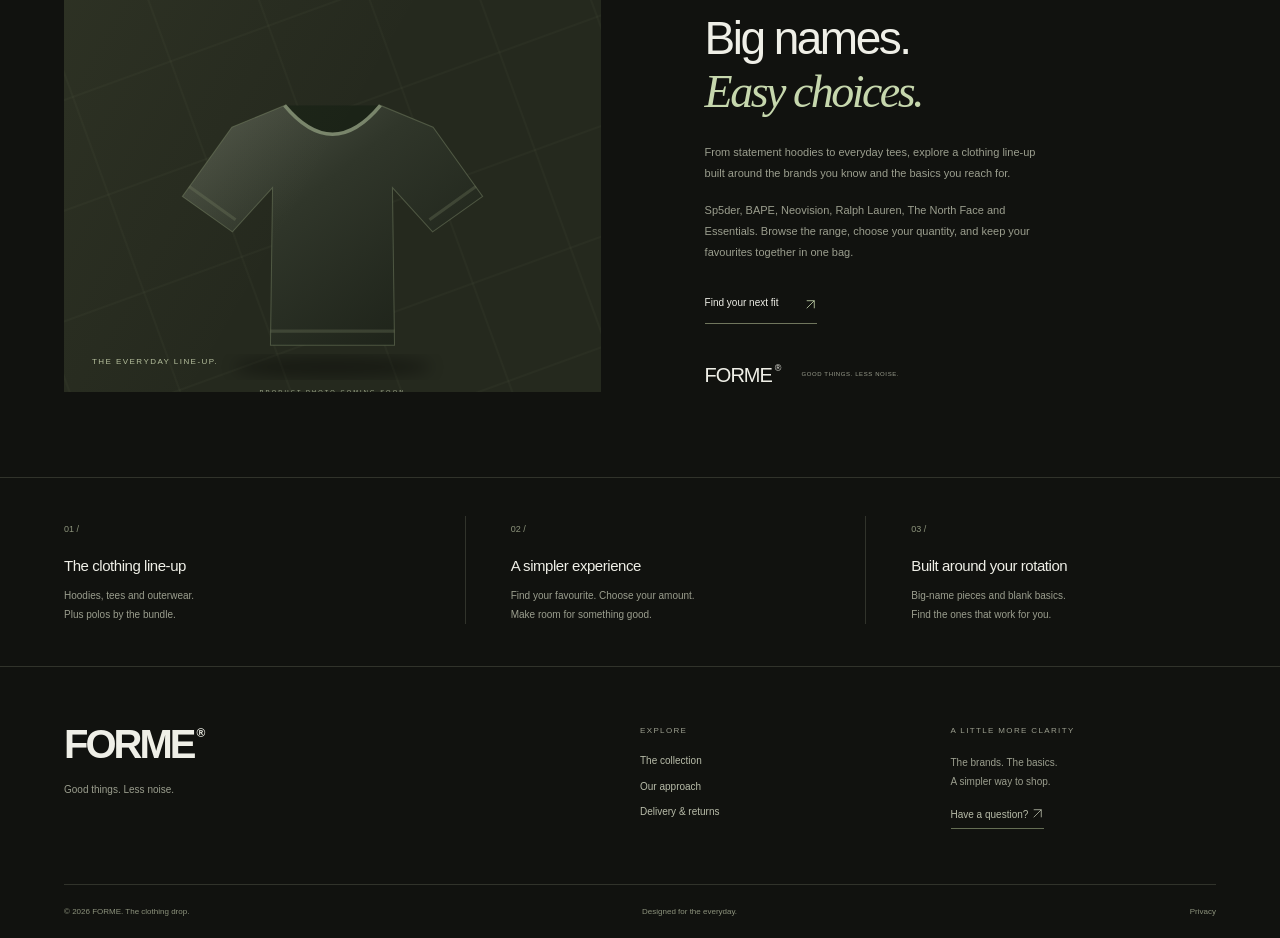
==== commit f177eb0d: "Replace sample catalogue with clothing range and pending product details" ====
--- a/index.html
+++ b/index.html
@@ -6,9 +6,9 @@
     <meta name="theme-color" content="#11120f" />
     <meta
       name="description"
-      content="Considered objects for a better everyday. Explore the FORME collection of sound, living and everyday essentials."
+      content="Explore the FORME clothing drop: Sp5der, BAPE, Ralph Lauren, Neovision, The North Face, Essentials and everyday basics."
     />
-    <title>FORME — Less, but better.</title>
+    <title>FORME — Your next rotation.</title>
     <link rel="icon" href="assets/favicon.svg" type="image/svg+xml" />
     <link rel="stylesheet" href="css/store.css" />
     <script src="js/store-config.js" defer></script>
@@ -17,7 +17,7 @@
   <body>
     <a class="skip-link" href="#main">Skip to content</a>
     <div class="announcement">
-      A considered collection. A better everyday.
+      The clothing drop. A better everyday.
       <span
         >Discover your next favourite
         <svg
@@ -48,7 +48,7 @@
               aria-hidden="true"
             >
               <path d="M5 19 19 5M5 5h14v14" /></svg></span></a
-        ><a href="products.html?category=Living">Living</a
+        ><a href="products.html?category=Hoodies">Hoodies</a
         ><a href="index.html#philosophy">Our approach</a>
       </nav>
       <div class="header-actions">
@@ -82,7 +82,7 @@
         </div>
         <div>
           <span class="eyebrow">A little more clarity</span>
-          <p>Thoughtful objects.<br />A simpler way to shop.</p>
+          <p>The brands. The basics.<br />A simpler way to shop.</p>
           <button data-info="help">
             Have a question?
             <svg
@@ -99,7 +99,7 @@
         </div>
       </div>
       <div class="footer-bottom">
-        <span>© <span data-year></span> FORME. A considered collection.</span
+        <span>© <span data-year></span> FORME. The clothing drop.</span
         ><span>Designed for the everyday.</span
         ><button data-info="privacy">Privacy</button>
       </div>
--- a/css/store.css
+++ b/css/store.css
@@ -2288,3 +2288,101 @@
 #checkout-form h2 {
   scroll-margin-top: 28px;
 }
+/* Apparel selection and unconfirmed product information. */
+.size-option {
+  position: relative;
+  margin-right: 8px;
+}
+.size-chip {
+  display: block;
+  border: 1px solid var(--line);
+  padding: 9px 15px;
+  color: var(--muted);
+  font-size: 10px;
+}
+.size-option input:checked + .size-chip {
+  border-color: var(--accent);
+  color: var(--text);
+  background: #252c1d;
+}
+.size-option input:focus-visible + .size-chip {
+  outline: 2px solid var(--accent);
+  outline-offset: 3px;
+}
+.product-meta > span {
+  white-space: normal;
+  font-size: 9px;
+}
+.detail-price {
+  font-size: 21px;
+}
+.detail-price small {
+  font-size: 8px;
+}
+.purchase-row .button #add-total {
+  font-size: 9px;
+}
+.summary-item > span {
+  max-width: 90px;
+  text-align: right;
+}
+.hero-product .muted {
+  display: block;
+  margin-left: 0;
+  margin-top: 4px;
+}
+.search-result > span:last-child {
+  white-space: normal;
+  max-width: 100px;
+  text-align: right;
+}
+.bag-item-right > span {
+  max-width: 95px;
+  text-align: right;
+}
+.catalog-controls .filter-row {
+  flex: 1;
+}
+.size-option input {
+  width: 100%;
+  height: 100%;
+  inset: 0;
+  cursor: pointer;
+}
+.hero-copy > p {
+  max-width: 350px;
+}
+@media (max-width: 700px) {
+  .product-meta > span {
+    font-size: 9px;
+  }
+  .purchase-row .button #add-total {
+    max-width: 67px;
+    white-space: normal;
+    font-size: 8px;
+    text-align: right;
+    line-height: 1.3;
+  }
+  .hero-product > span:first-child {
+    max-width: 80%;
+  }
+  .hero-product .muted {
+    font-size: 8px;
+  }
+  .summary-costs > .total {
+    font-size: 14px;
+  }
+  .summary-costs > .total > strong:last-child {
+    text-align: right;
+    max-width: 65%;
+  }
+  .hero h1 {
+    font-size: clamp(58px, 18vw, 88px);
+  }
+  .detail-copy h1 {
+    font-size: 33px;
+  }
+  .search-result > span:last-child {
+    max-width: 77px;
+  }
+}
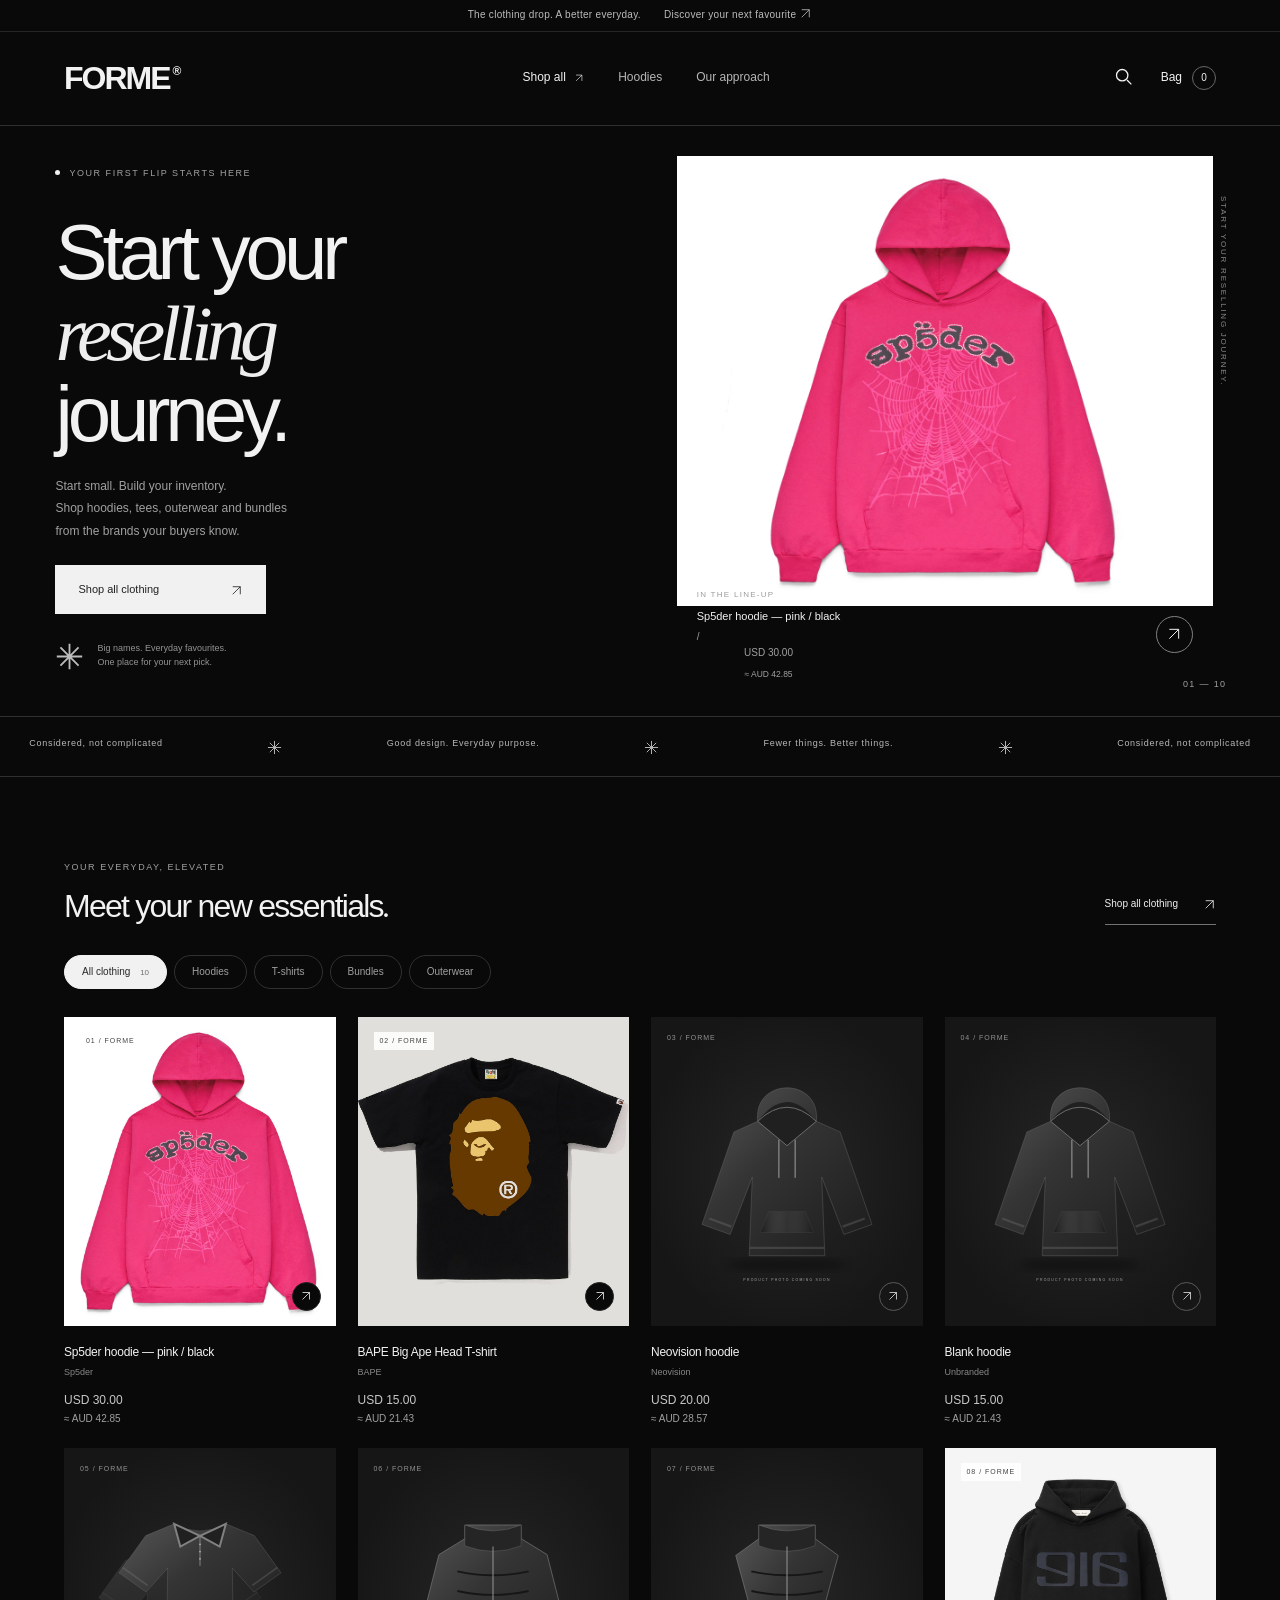
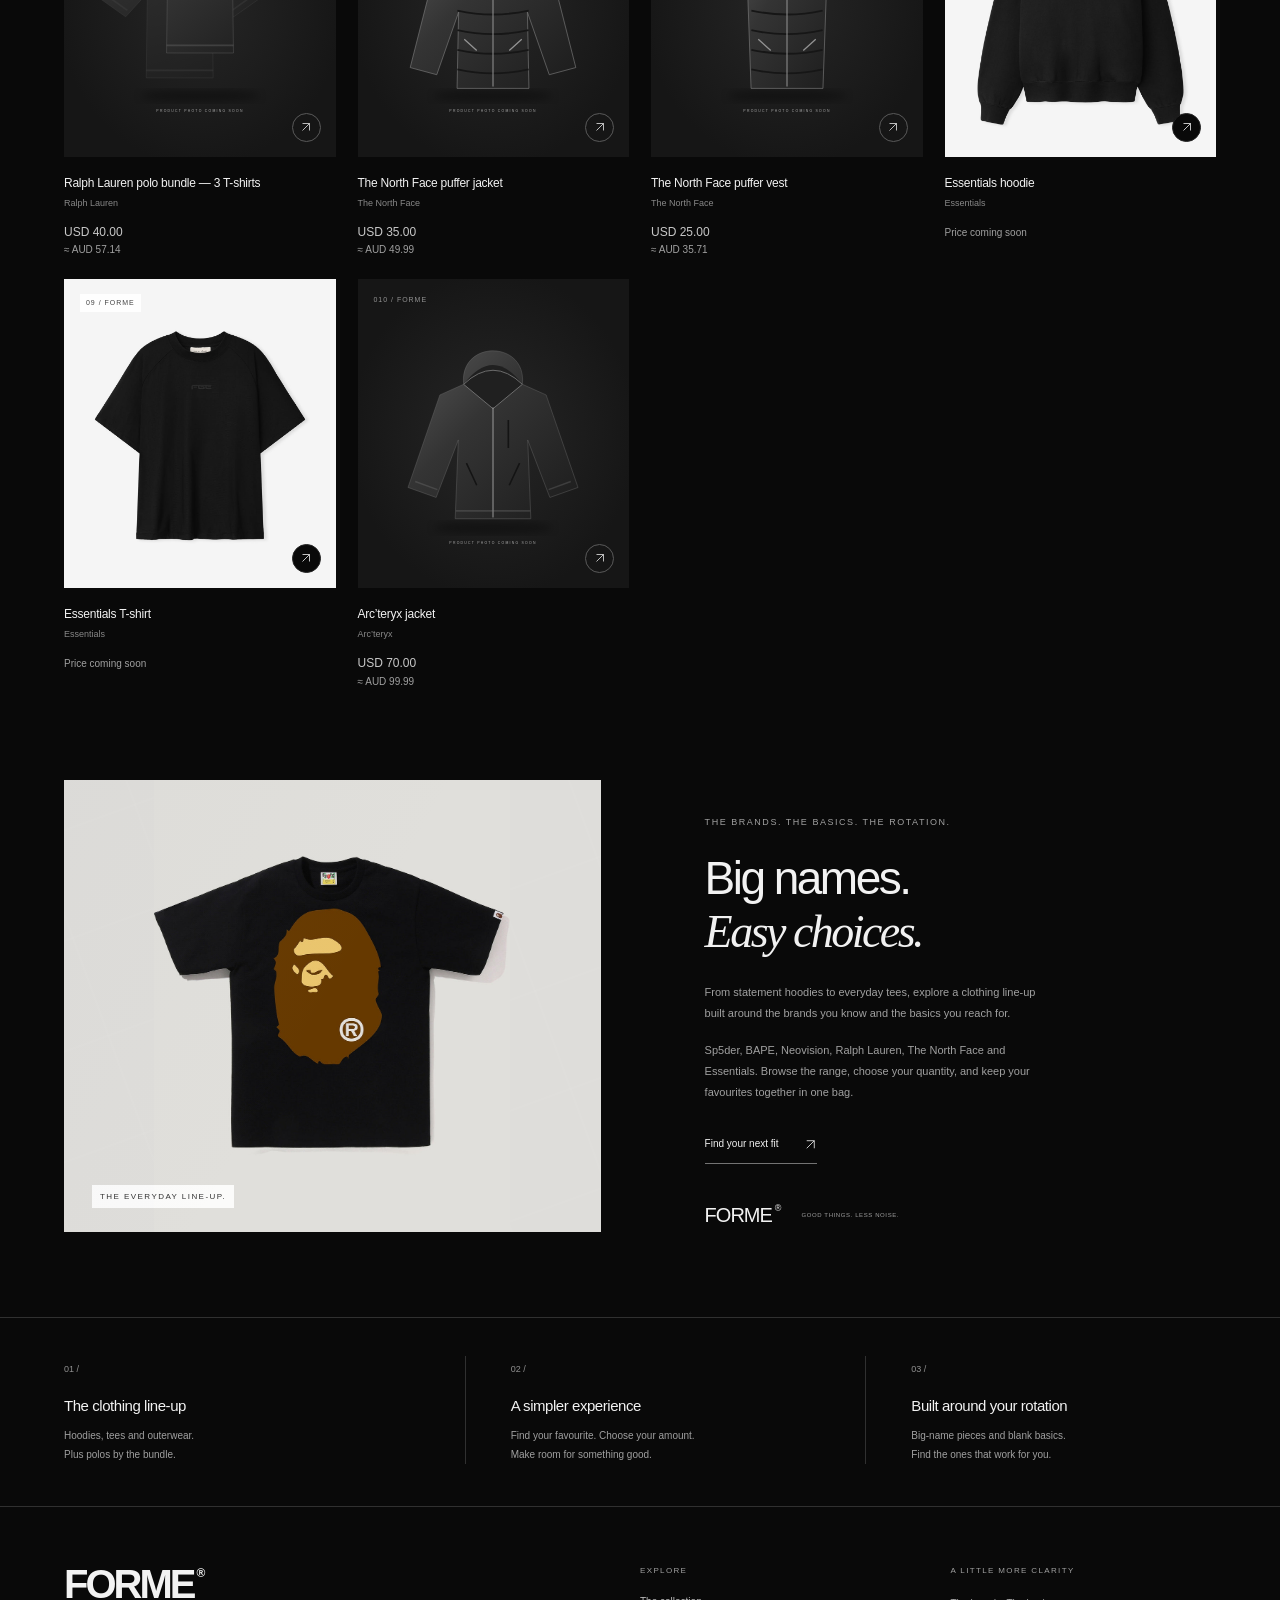
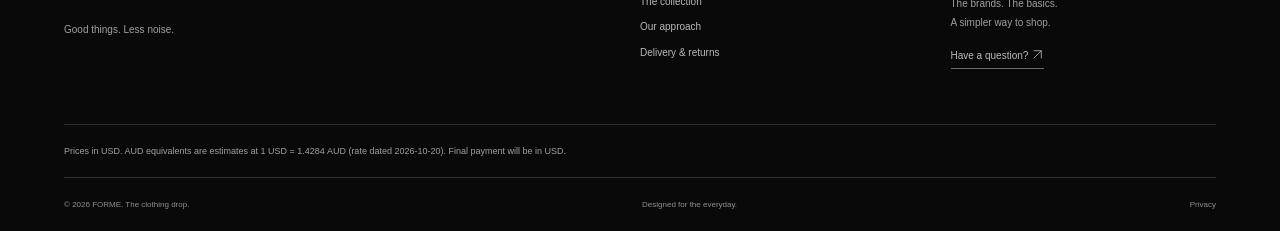
==== commit 5ed07ea0: "Add reseller homepage, USD and AUD prices, apparel sizes and online reference photos" ====
--- a/index.html
+++ b/index.html
@@ -3,16 +3,16 @@
   <head>
     <meta charset="UTF-8" />
     <meta name="viewport" content="width=device-width, initial-scale=1" />
-    <meta name="theme-color" content="#11120f" />
+    <meta name="theme-color" content="#090909" />
     <meta
       name="description"
       content="Explore the FORME clothing drop: Sp5der, BAPE, Ralph Lauren, Neovision, The North Face, Essentials and everyday basics."
     />
-    <title>FORME — Your next rotation.</title>
+    <title>FORME — Start your reselling journey.</title>
     <link rel="icon" href="assets/favicon.svg" type="image/svg+xml" />
-    <link rel="stylesheet" href="css/store.css" />
-    <script src="js/store-config.js" defer></script>
-    <script src="js/store.js" defer></script>
+    <link rel="stylesheet" href="css/store.css?v=reseller-usd-1" />
+    <script src="js/store-config.js?v=reseller-usd-1" defer></script>
+    <script src="js/store.js?v=reseller-usd-1" defer></script>
   </head>
   <body>
     <a class="skip-link" href="#main">Skip to content</a>
--- a/css/store.css
+++ b/css/store.css
@@ -16,12 +16,12 @@
   font-display: swap;
 }
 :root {
-  --bg: #11120f;
-  --panel: #1b1d18;
-  --line: #31332b;
-  --text: #efefe7;
-  --muted: #9b9e8e;
-  --accent: #c6d7ad;
+  --bg: #121212;
+  --panel: #1c1c1c;
+  --line: #323232;
+  --text: #eeeeee;
+  --muted: #9c9c9c;
+  --accent: #d0d0d0;
   --heading: Poppins, Arial, sans-serif;
   --body: Open, Arial, sans-serif;
   color-scheme: dark;
@@ -134,12 +134,12 @@
   left: 8px;
   z-index: 100;
   background: var(--accent);
-  color: #111;
+  color: #111111;
   padding: 12px;
 }
 .announcement {
   background: var(--accent);
-  color: #22271b;
+  color: #252525;
   font-size: 10px;
   text-align: center;
   letter-spacing: 0.03em;
@@ -180,7 +180,7 @@
   font-size: 12px;
 }
 .header nav a {
-  color: #b5b8a8;
+  color: #b6b6b6;
   transition: color 0.2s;
 }
 .header nav a:hover {
@@ -215,7 +215,7 @@
   padding: 8px 0;
 }
 .bag-button > span {
-  border: 1px solid #656b55;
+  border: 1px solid #686868;
   width: 24px;
   height: 24px;
   display: grid;
@@ -295,10 +295,10 @@
 }
 .button-light {
   background: var(--accent);
-  color: #1d2417;
+  color: #222222;
 }
 .button-light:hover:not(:disabled) {
-  background: #deebca;
+  background: #e6e6e6;
 }
 .button-light > span:last-child {
   font-size: 18px;
@@ -315,11 +315,11 @@
   margin-top: 46px;
   font-size: 9px;
   line-height: 1.6;
-  color: #919582;
+  color: #939393;
 }
 .small-mark {
   font-size: 31px;
-  color: #b8c5a1;
+  color: #c0c0c0;
   line-height: 1;
 }
 .hero-visual {
@@ -329,9 +329,9 @@
   justify-content: center;
   background: radial-gradient(
     ellipse at 50% 43%,
-    #35382a 0%,
-    #1c1f17 42%,
-    #12130f 73%
+    #363636 0%,
+    #1e1e1e 42%,
+    #121212 73%
   );
 }
 .hero-visual > img {
@@ -340,7 +340,7 @@
   position: relative;
   z-index: 1;
   transform: rotate(5deg) scale(1.08);
-  filter: drop-shadow(10px 20px 25px #0008);
+  filter: drop-shadow(10px 20px 25px #00000088);
   margin-top: -35px;
   animation: arrive 1s ease both;
 }
@@ -348,13 +348,13 @@
   position: absolute;
   width: 75%;
   aspect-ratio: 1;
-  border: 1px solid #4c51412b;
+  border: 1px solid #4f4f4f2b;
   border-radius: 50%;
   top: 9%;
   left: 12%;
   box-shadow:
-    0 0 0 53px #929a6d04,
-    0 0 0 110px #929a6d03;
+    0 0 0 53px #95959504,
+    0 0 0 110px #95959503;
 }
 .vertical-note {
   position: absolute;
@@ -363,7 +363,7 @@
   writing-mode: vertical-rl;
   font-size: 8px;
   letter-spacing: 0.22em;
-  color: #858b70;
+  color: #888888;
   z-index: 2;
 }
 .hero-product {
@@ -382,7 +382,7 @@
   display: block;
   font-size: 8px;
   letter-spacing: 0.16em;
-  color: #9a9f8b;
+  color: #9c9c9c;
   margin-bottom: 6px;
 }
 .muted {
@@ -395,7 +395,7 @@
 .round-arrow {
   width: 37px;
   height: 37px;
-  border: 1px solid #7e8568;
+  border: 1px solid #818181;
   border-radius: 50%;
   display: grid;
   place-items: center;
@@ -404,7 +404,7 @@
 }
 .hero-product:hover .round-arrow {
   background: var(--accent);
-  color: #111;
+  color: #111111;
 }
 .hero-edition {
   position: absolute;
@@ -425,7 +425,7 @@
   overflow: hidden;
   font-size: 9px;
   letter-spacing: 0.08em;
-  color: #b6baa6;
+  color: #b8b8b8;
 }
 .value-strip span:nth-child(even) {
   color: var(--accent);
@@ -455,7 +455,7 @@
 }
 .text-link {
   font-size: 10px;
-  border-bottom: 1px solid #70765d;
+  border-bottom: 1px solid #737373;
   padding-bottom: 6px;
   white-space: nowrap;
   display: inline-flex;
@@ -481,13 +481,13 @@
   white-space: nowrap;
 }
 .filter:hover {
-  border-color: #848f72;
+  border-color: #8b8b8b;
   color: var(--text);
 }
 .filter.active {
   background: var(--accent);
   border-color: var(--accent);
-  color: #252c1d;
+  color: #292929;
 }
 .filter small {
   margin-left: 7px;
@@ -508,9 +508,9 @@
   position: relative;
   background: radial-gradient(
     ellipse at 50% 48%,
-    #303329 0%,
-    #22251e 50%,
-    #1c1e18 100%
+    #323232 0%,
+    #242424 50%,
+    #1d1d1d 100%
   );
   overflow: hidden;
   aspect-ratio: 0.88;
@@ -531,13 +531,13 @@
   left: 16px;
   font-size: 7px;
   letter-spacing: 0.14em;
-  color: #8f957f;
+  color: #929292;
 }
 .card-add {
   position: absolute;
   bottom: 15px;
   right: 15px;
-  border: 1px solid #555c47;
+  border: 1px solid #595959;
   width: 29px;
   height: 29px;
   border-radius: 50%;
@@ -548,7 +548,7 @@
 }
 .product-card:hover .card-add {
   background: var(--accent);
-  color: #111;
+  color: #111111;
 }
 .product-meta {
   display: flex;
@@ -566,12 +566,12 @@
 .product-meta > span {
   font-size: 10px;
   white-space: nowrap;
-  color: #c6cab8;
+  color: #c8c8c8;
   padding-top: 2px;
 }
 .product-meta > div > span {
   font-size: 9px;
-  color: #858b77;
+  color: #888888;
   display: block;
   margin-top: 4px;
 }
@@ -584,7 +584,7 @@
 }
 .philosophy-art {
   position: relative;
-  background: #25291e;
+  background: #272727;
   overflow: hidden;
   min-height: 440px;
 }
@@ -592,7 +592,7 @@
   content: "";
   position: absolute;
   inset: 0;
-  background: linear-gradient(120deg, #b4bc8210, transparent 50%);
+  background: linear-gradient(120deg, #b6b6b610, transparent 50%);
   pointer-events: none;
 }
 .philosophy-art > img {
@@ -607,8 +607,8 @@
   position: absolute;
   inset: 0;
   background-image:
-    linear-gradient(#87936e0d 1px, transparent 1px),
-    linear-gradient(90deg, #87936e0d 1px, transparent 1px);
+    linear-gradient(#8e8e8e0d 1px, transparent 1px),
+    linear-gradient(90deg, #8e8e8e0d 1px, transparent 1px);
   background-size: 65px 65px;
   transform: rotate(-20deg) scale(1.6);
 }
@@ -618,7 +618,7 @@
   bottom: 24px;
   font-size: 8px;
   letter-spacing: 0.18em;
-  color: #b5bf9d;
+  color: #bababa;
 }
 .philosophy-copy {
   padding-top: 35px;
@@ -677,7 +677,7 @@
 }
 .service-grid > div > span {
   font-size: 9px;
-  color: #8d947c;
+  color: #919191;
 }
 .service-grid h3 {
   font-size: 15px;
@@ -713,7 +713,7 @@
 .footer-top > div > a:not(.wordmark),
 .footer-top button {
   display: block;
-  color: #b8bca9;
+  color: #bababa;
   font-size: 10px;
   margin-top: 9px;
   padding: 0;
@@ -725,7 +725,7 @@
 }
 .footer-top > div:last-child button {
   margin-top: 16px;
-  border-bottom: 1px solid #656e54;
+  border-bottom: 1px solid #6a6a6a;
   padding-bottom: 4px;
 }
 .footer-bottom {
@@ -735,7 +735,7 @@
   gap: 20px;
   padding: 20px 0;
   font-size: 8px;
-  color: #8c927c;
+  color: #8f8f8f;
 }
 .footer-bottom button {
   font-size: 8px;
@@ -754,7 +754,7 @@
   color: var(--text);
 }
 .breadcrumbs > span {
-  color: #4e5440;
+  color: #515151;
 }
 .catalog {
   padding-bottom: 90px;
@@ -831,7 +831,7 @@
 }
 .detail-image {
   position: relative;
-  background: radial-gradient(ellipse at 50% 45%, #33382a, #1d2118 65%);
+  background: radial-gradient(ellipse at 50% 45%, #363636, #1f1f1f 65%);
   aspect-ratio: 0.95;
   display: flex;
   align-items: center;
@@ -915,12 +915,12 @@
   height: 21px;
   width: 21px;
   border-radius: 50%;
-  background: #363b31;
+  background: #393939;
   outline: 1px solid transparent;
   outline-offset: 3px;
 }
 .swatch.stone {
-  background: #d1cbb9;
+  background: #cbcbcb;
 }
 .variant input:checked + .swatch {
   outline-color: var(--accent);
@@ -945,7 +945,7 @@
 .quantity-control {
   display: flex;
   align-items: center;
-  border: 1px solid #4b533e;
+  border: 1px solid #505050;
   flex-shrink: 0;
   height: 49px;
 }
@@ -975,7 +975,7 @@
   white-space: nowrap;
   padding: 13px 17px;
 }
-.purchase-row .button #add-total {
+.purchase-row .button #d2d2d2-total {
   font-size: 10px;
   margin-left: auto;
 }
@@ -983,7 +983,7 @@
   width: 100%;
 }
 .button-outline {
-  border-color: #59624a;
+  border-color: #5e5e5e;
   color: var(--text);
   background: transparent;
 }
@@ -1082,14 +1082,14 @@
 }
 .checkout-steps li {
   font-size: 11px;
-  color: #737a63;
+  color: #777777;
   display: flex;
   align-items: center;
   gap: 8px;
 }
 .checkout-steps li > span {
   font-size: 9px;
-  border: 1px solid #3d4433;
+  border: 1px solid #414141;
   width: 24px;
   height: 24px;
   display: grid;
@@ -1101,7 +1101,7 @@
 }
 .checkout-steps .current > span {
   background: var(--accent);
-  color: #111;
+  color: #111111;
   border-color: var(--accent);
 }
 .checkout-steps .completed {
@@ -1136,8 +1136,8 @@
 .field-grid select {
   display: block;
   width: 100%;
-  background: #191c16;
-  border: 1px solid #373e2d;
+  background: #1b1b1b;
+  border: 1px solid #3b3b3b;
   color: var(--text);
   padding: 12px;
   margin-top: 8px;
@@ -1146,7 +1146,7 @@
   font-size: 12px;
 }
 .field-grid input::placeholder {
-  color: #6e7561;
+  color: #727272;
 }
 .field-grid input[readonly] {
   color: var(--muted);
@@ -1165,8 +1165,8 @@
   justify-content: space-between;
   gap: 20px;
   font-size: 11px;
-  border: 1px solid #6d7c53;
-  background: #20261a;
+  border: 1px solid #767676;
+  background: #242424;
   padding: 18px;
   margin-bottom: 26px;
 }
@@ -1177,11 +1177,11 @@
   margin-top: 5px;
 }
 .order-summary {
-  background: #1b1e17;
+  background: #1d1d1d;
   padding: 30px;
   position: sticky;
   top: 25px;
-  border: 1px solid #343b29;
+  border: 1px solid #383838;
 }
 .summary-heading {
   display: flex;
@@ -1209,7 +1209,7 @@
   width: 70px;
   height: 76px;
   object-fit: contain;
-  background: #272d20;
+  background: #2b2b2b;
 }
 .summary-item > div {
   flex: 1;
@@ -1313,7 +1313,7 @@
   max-height: 90dvh;
 }
 dialog::backdrop {
-  background: #0009;
+  background: #00000099;
   backdrop-filter: blur(5px);
 }
 .dialog-head {
@@ -1389,7 +1389,7 @@
 .bag-item > a {
   width: 88px;
   flex-shrink: 0;
-  background: #252b1e;
+  background: #292929;
 }
 .bag-item img {
   width: 88px;
@@ -1442,7 +1442,7 @@
 }
 .bag-summary {
   padding: 25px 26px;
-  background: #1a1e15;
+  background: #1c1c1c;
   margin-top: auto;
 }
 .bag-summary > div {
@@ -1493,7 +1493,7 @@
   width: 100%;
   background: transparent;
   border: 0;
-  border-bottom: 1px solid #697756;
+  border-bottom: 1px solid #727272;
   color: var(--text);
   padding: 10px 0 16px;
   font-size: 16px;
@@ -1510,7 +1510,7 @@
 .search-result img {
   width: 65px;
   height: 70px;
-  background: #252b1e;
+  background: #292929;
 }
 .search-result > span:nth-child(2) {
   flex: 1;
@@ -1551,7 +1551,7 @@
   left: 50%;
   transform: translate(-50%, 20px);
   background: var(--accent);
-  color: #1a2312;
+  color: #202020;
   padding: 13px 22px;
   font-size: 12px;
   z-index: 10;
@@ -1795,9 +1795,9 @@
     margin-top: -15px;
     background: radial-gradient(
       ellipse at 52% 47%,
-      #303627 0%,
-      #1b2016 45%,
-      #11120f 74%
+      #343434 0%,
+      #1e1e1e 45%,
+      #121212 74%
     );
   }
   .hero-visual > img {
@@ -2303,7 +2303,7 @@
 .size-option input:checked + .size-chip {
   border-color: var(--accent);
   color: var(--text);
-  background: #252c1d;
+  background: #292929;
 }
 .size-option input:focus-visible + .size-chip {
   outline: 2px solid var(--accent);
@@ -2319,7 +2319,7 @@
 .detail-price small {
   font-size: 8px;
 }
-.purchase-row .button #add-total {
+.purchase-row .button #d2d2d2-total {
   font-size: 9px;
 }
 .summary-item > span {
@@ -2356,7 +2356,7 @@
   .product-meta > span {
     font-size: 9px;
   }
-  .purchase-row .button #add-total {
+  .purchase-row .button #d2d2d2-total {
     max-width: 67px;
     white-space: normal;
     font-size: 8px;
@@ -2386,3 +2386,333 @@
     max-width: 77px;
   }
 }
+
+/* Black and white reseller storefront. */
+:root {
+  --bg: #090909;
+  --panel: #151515;
+  --line: #303030;
+  --text: #f2f2f2;
+  --muted: #a0a0a0;
+  --accent: #f1f1f1;
+}
+.hero {
+  min-height: 590px;
+}
+.hero h1 {
+  font-size: clamp(52px, 6.1vw, 100px);
+  line-height: 1.03;
+  letter-spacing: -0.065em;
+}
+.hero h1 > span {
+  color: #eee;
+}
+.hero-copy {
+  padding-top: 40px;
+}
+.hero-visual {
+  background: radial-gradient(ellipse at center, #242424, #090909 72%);
+}
+.hero-visual > img {
+  max-height: 560px;
+  object-fit: contain;
+}
+.hero-copy > p {
+  margin-top: 20px;
+}
+.hero-footnote {
+  margin-top: 25px;
+}
+.hero-copy > .button {
+  margin-top: 22px;
+}
+.hero-product .muted .price-pair {
+  display: flex;
+  align-items: center;
+  gap: 9px;
+}
+.hero-product .muted .price-secondary {
+  margin: 0;
+}
+.price-pair {
+  display: inline-flex;
+  flex-direction: column;
+  gap: 3px;
+  line-height: 1.4;
+}
+.price-primary {
+  color: inherit;
+  white-space: nowrap;
+}
+.price-secondary {
+  color: var(--muted);
+  font-size: 0.85em;
+  white-space: nowrap;
+}
+.price-pending {
+  color: var(--muted);
+  font-size: 10px;
+}
+.product-meta {
+  display: block;
+}
+.product-meta > span {
+  display: block;
+  margin-top: 10px;
+  font-size: 12px;
+}
+.product-meta .price-secondary {
+  font-size: 10px;
+}
+.detail-price > .price-pair {
+  font-size: 25px;
+}
+.detail-price .price-secondary {
+  font-size: 14px;
+}
+.currency-note {
+  font-size: 9px;
+  color: var(--muted);
+  border-top: 1px solid var(--line);
+  padding: 18px 0;
+  line-height: 1.8;
+}
+.purchase-row > .button {
+  white-space: normal;
+}
+.purchase-row #add-total {
+  font-size: 9px;
+  max-width: 100px;
+}
+.purchase-row #add-total .price-pair {
+  gap: 1px;
+}
+.purchase-row #add-total .price-secondary {
+  color: #444;
+}
+.bag-item-right {
+  font-size: 11px;
+}
+.bag-summary > div {
+  gap: 20px;
+}
+.bag-summary > div > strong {
+  text-align: right;
+}
+.summary-item > span {
+  max-width: 110px;
+}
+.summary-item .price-secondary {
+  font-size: 8px;
+}
+.summary-costs > .total .price-secondary {
+  font-size: 11px;
+}
+.hero-orbit {
+  border-color: #3d3d3d44;
+  box-shadow:
+    0 0 0 53px #ffffff03,
+    0 0 0 110px #ffffff02;
+}
+.hero-visual .vertical-note {
+  color: #888;
+}
+.product-image,
+.detail-image {
+  background: radial-gradient(ellipse at center, #262626, #161616 75%);
+}
+.philosophy-art {
+  background: #191919;
+}
+.art-grid {
+  background-image:
+    linear-gradient(#ffffff08 1px, transparent 1px),
+    linear-gradient(90deg, #ffffff08 1px, transparent 1px);
+}
+@media (max-width: 1000px) {
+  .hero h1 {
+    font-size: 76px;
+  }
+  .hero {
+    min-height: 570px;
+  }
+  .hero-product .muted .price-pair {
+    display: inline-flex;
+    flex-direction: column;
+    align-items: start;
+    gap: 3px;
+  }
+}
+@media (max-width: 700px) {
+  .hero {
+    min-height: 0;
+  }
+  .hero-copy {
+    padding-top: 35px;
+  }
+  .hero h1 {
+    font-size: clamp(54px, 15vw, 78px);
+  }
+  .hero-visual {
+    background: radial-gradient(ellipse at center, #242424, #090909 72%);
+    margin-top: 15px;
+  }
+  .hero-product .muted .price-pair {
+    flex-direction: row;
+    gap: 7px;
+  }
+  .hero-product .price-secondary {
+    font-size: 8px;
+  }
+  .hero-product {
+    bottom: 32px;
+  }
+  .product-meta > span {
+    font-size: 11px;
+  }
+  .product-meta .price-secondary {
+    font-size: 9px;
+  }
+  .detail-price > .price-pair {
+    font-size: 24px;
+  }
+  .purchase-row > .button {
+    padding: 10px;
+    gap: 8px;
+  }
+  .purchase-row #add-total {
+    max-width: 90px;
+    min-width: 76px;
+    font-size: 9px;
+  }
+  .purchase-row #add-total .price-secondary {
+    font-size: 8px;
+  }
+  .summary-costs > .total > strong:last-child {
+    max-width: 70%;
+  }
+  .hero-footnote {
+    display: none;
+  }
+  .currency-note {
+    font-size: 8px;
+  }
+}
+.product-image.has-photo {
+  background: #e9e9e9;
+}
+.product-image.has-photo img {
+  padding: 0;
+  object-fit: cover;
+}
+.product-image.has-photo .product-index {
+  background: #ffffffdf;
+  color: #444;
+  padding: 3px 6px;
+  z-index: 1;
+}
+.product-image.has-photo .card-add {
+  background: #090909;
+  color: #fff;
+  border-color: #222;
+}
+.detail-image.has-photo {
+  background: #eee;
+}
+.detail-image.has-photo img {
+  padding: 0;
+  object-fit: contain;
+}
+.detail-image.has-photo > .eyebrow,
+.detail-image.has-photo > .image-note {
+  background: #ffffffdf;
+  color: #333;
+  padding: 5px 8px;
+  z-index: 1;
+}
+.hero-visual.has-photo {
+  background: #090909;
+  padding: 20px 10% 100px;
+}
+.hero-visual.has-photo > img {
+  transform: none;
+  animation: none;
+  object-fit: contain;
+  width: 100%;
+  height: 450px;
+  max-height: 450px;
+  margin: 0;
+  background: #fff;
+  filter: none;
+}
+.hero-visual.has-photo .hero-orbit {
+  display: none;
+}
+.hero-visual.has-photo .hero-product {
+  bottom: 35px;
+}
+.reference-note {
+  font-size: 10px;
+  color: var(--muted);
+  margin: -12px 0 25px;
+  line-height: 1.8;
+}
+.reference-note a {
+  text-decoration: underline;
+  text-underline-offset: 3px;
+}
+.philosophy-art:has(img[src$=".jpg"]) {
+  background: #deddda;
+}
+.philosophy-art:has(img[src$=".jpg"]) > img {
+  width: 100%;
+  height: 100%;
+  object-fit: contain;
+  left: 0;
+  bottom: 0;
+}
+.philosophy-art:has(img[src$=".jpg"]) > span {
+  background: #ffffffdd;
+  color: #333;
+  padding: 5px 8px;
+}
+@media (max-width: 700px) {
+  .hero-visual.has-photo {
+    padding: 15px 6% 92px;
+    min-height: 410px;
+  }
+  .hero-visual.has-photo > img {
+    height: 330px;
+    max-height: 330px;
+  }
+  .hero-visual.has-photo .hero-product {
+    bottom: 28px;
+  }
+  .product-image.has-photo .product-index {
+    font-size: 6px;
+  }
+  .detail-image.has-photo > .image-note {
+    font-size: 6px;
+    max-width: 85%;
+  }
+}
+.announcement {
+  background: #090909;
+  color: #bcbcbc;
+  border-bottom: 1px solid #262626;
+}
+.sparkle-icon {
+  display: inline-block;
+  width: 15px;
+  height: 15px;
+  vertical-align: middle;
+  color: #bcbcbc;
+}
+.small-mark .sparkle-icon {
+  width: 29px;
+  height: 29px;
+}
+.empty-symbol .sparkle-icon {
+  width: 45px;
+  height: 45px;
+}
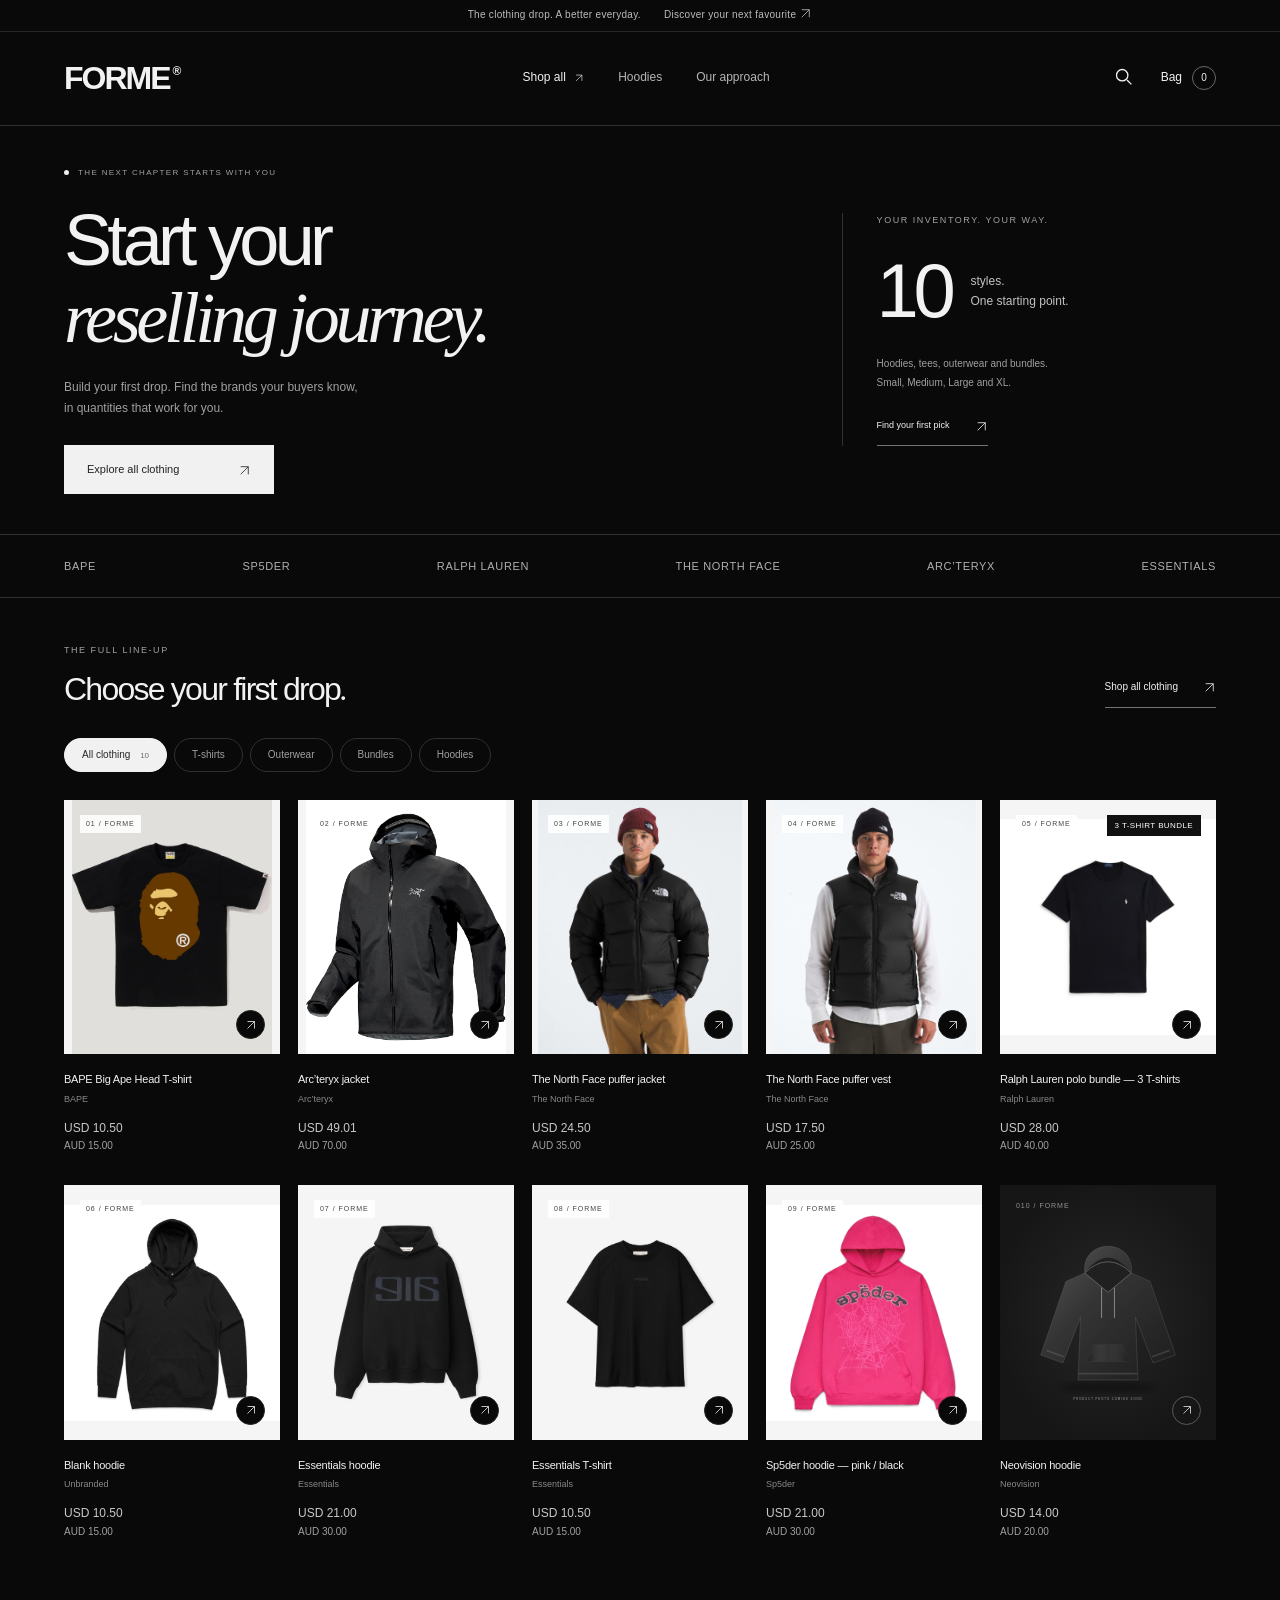
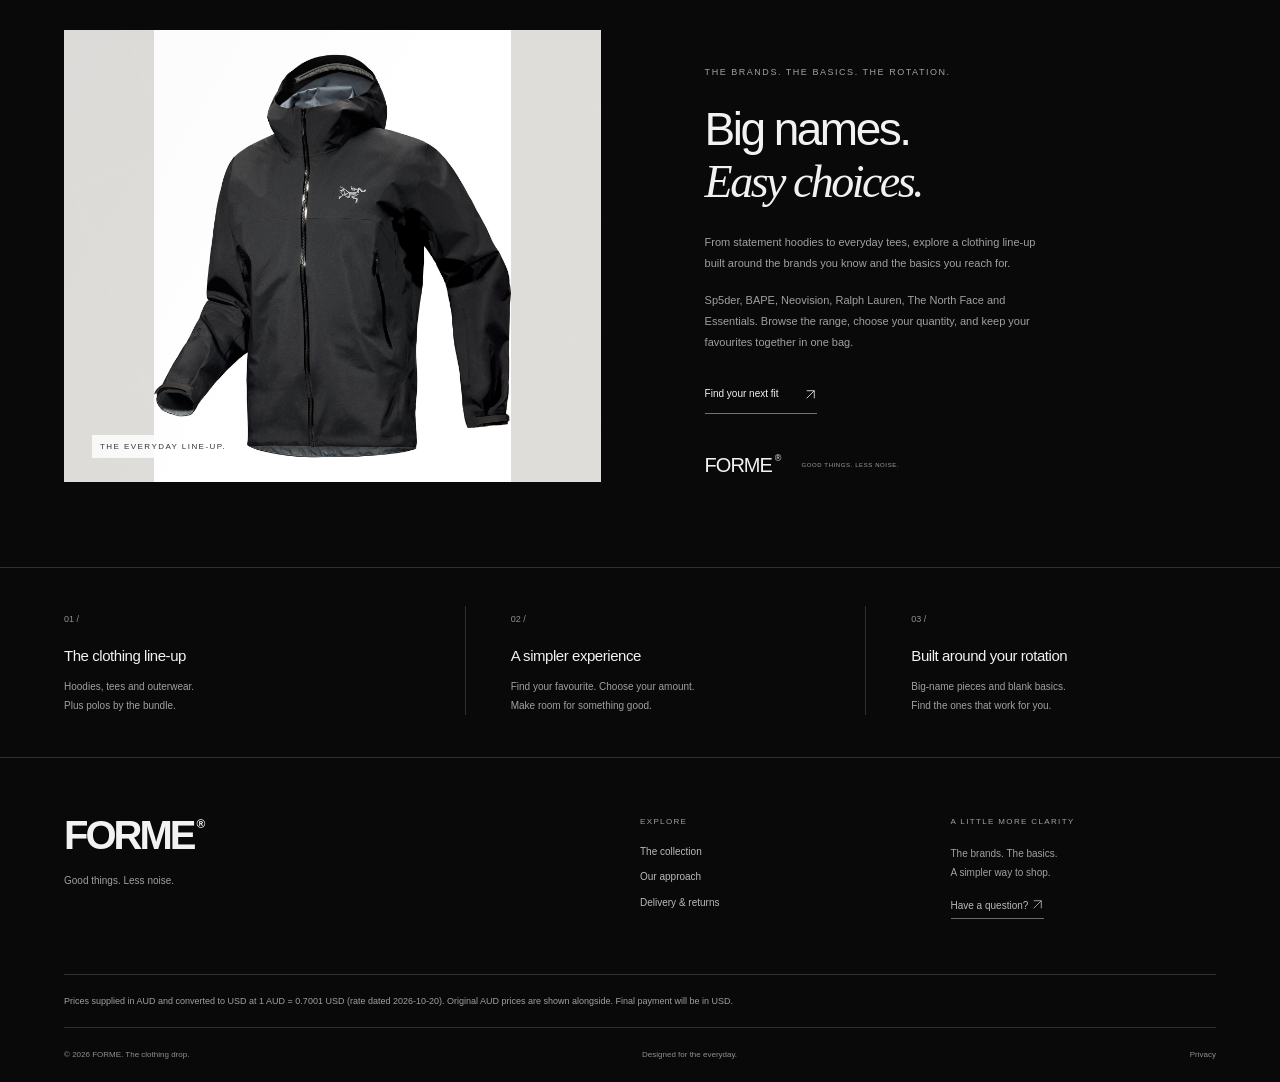
==== commit 67f07190: "Correct AUD source prices, redesign shop opening and add five product references" ====
--- a/index.html
+++ b/index.html
@@ -10,9 +10,9 @@
     />
     <title>FORME — Start your reselling journey.</title>
     <link rel="icon" href="assets/favicon.svg" type="image/svg+xml" />
-    <link rel="stylesheet" href="css/store.css?v=reseller-usd-1" />
-    <script src="js/store-config.js?v=reseller-usd-1" defer></script>
-    <script src="js/store.js?v=reseller-usd-1" defer></script>
+    <link rel="stylesheet" href="css/store.css?v=reseller-aud-source-2" />
+    <script src="js/store-config.js?v=reseller-aud-source-2" defer></script>
+    <script src="js/store.js?v=reseller-aud-source-2" defer></script>
   </head>
   <body>
     <a class="skip-link" href="#main">Skip to content</a>
--- a/css/store.css
+++ b/css/store.css
@@ -2716,3 +2716,191 @@
   width: 45px;
   height: 45px;
 }
+/* A compact, image-free opening keeps the actual collection in view. */
+.reseller-intro {
+  display: grid;
+  grid-template-columns: 1.8fr 1fr;
+  gap: 9%;
+  padding-top: 56px;
+  padding-bottom: 53px;
+  align-items: center;
+}
+.intro-copy > .eyebrow {
+  display: flex;
+  align-items: center;
+  gap: 9px;
+  font-size: 8px;
+}
+.intro-copy h1 {
+  font-size: clamp(48px, 5.5vw, 88px);
+  line-height: 1.07;
+  letter-spacing: -0.065em;
+  margin: 23px 0 20px;
+}
+.intro-copy h1 > span {
+  font-family: Georgia, serif;
+  font-style: italic;
+  font-weight: 400;
+  letter-spacing: -0.06em;
+}
+.intro-copy > p {
+  color: var(--muted);
+  font-size: 12px;
+  line-height: 1.8;
+}
+.intro-copy > .button {
+  margin-top: 25px;
+  min-width: 210px;
+}
+.intro-note {
+  padding-left: 34px;
+  border-left: 1px solid var(--line);
+}
+.intro-count {
+  display: flex;
+  align-items: center;
+  gap: 20px;
+  font-size: 76px;
+  letter-spacing: -0.07em;
+  font-family: var(--heading);
+  line-height: 1;
+  margin: 25px 0;
+}
+.intro-count > span {
+  font-family: var(--body);
+  font-size: 12px;
+  letter-spacing: 0;
+  line-height: 1.7;
+  color: #c2c2c2;
+}
+.intro-note > p {
+  font-size: 10px;
+  color: var(--muted);
+  margin: 16px 0 20px;
+  line-height: 1.9;
+}
+.intro-note > .text-link {
+  font-size: 9px;
+}
+.brand-ribbon {
+  padding: 22px 5%;
+  border-top: 1px solid var(--line);
+  border-bottom: 1px solid var(--line);
+  display: flex;
+  justify-content: space-between;
+  gap: 24px;
+  flex-wrap: wrap;
+  font-family: var(--heading);
+  font-size: 11px;
+  letter-spacing: 0.06em;
+  color: #b0b0b0;
+}
+.collection {
+  padding-top: 45px;
+}
+.product-grid .product-card {
+  scroll-margin-top: 20px;
+}
+.product-image.has-photo img {
+  object-fit: contain;
+  background: #f5f5f5;
+}
+.product-image.has-photo {
+  background: #f5f5f5;
+}
+.bundle-tag {
+  position: absolute;
+  top: 15px;
+  right: 15px;
+  z-index: 1;
+  background: #111;
+  color: #fff;
+  padding: 4px 8px;
+  font-size: 8px;
+  letter-spacing: 0.05em;
+}
+.intro-copy .status-dot {
+  background: #eee;
+}
+@media (max-width: 1000px) {
+  .reseller-intro {
+    gap: 5%;
+    grid-template-columns: 1.7fr 1fr;
+  }
+  .intro-copy h1 {
+    font-size: 57px;
+  }
+  .intro-note {
+    padding-left: 24px;
+  }
+  .intro-count {
+    font-size: 65px;
+  }
+}
+@media (max-width: 700px) {
+  .reseller-intro {
+    grid-template-columns: 1fr;
+    padding-top: 34px;
+    padding-bottom: 33px;
+  }
+  .intro-copy h1 {
+    font-size: clamp(40px, 10.9vw, 70px);
+    margin: 21px 0 18px;
+  }
+  .intro-copy > .eyebrow {
+    font-size: 7px;
+    letter-spacing: 0.12em;
+  }
+  .intro-copy > p {
+    font-size: 11px;
+    max-width: 320px;
+  }
+  .intro-copy > .button {
+    margin-top: 21px;
+    min-height: 45px;
+    min-width: 198px;
+  }
+  .intro-note {
+    display: none;
+  }
+  .brand-ribbon {
+    padding: 16px 6%;
+    gap: 15px 20px;
+    justify-content: start;
+    font-size: 8px;
+  }
+  .collection {
+    padding-top: 33px;
+  }
+  .collection .section-heading h2 {
+    font-size: 25px;
+  }
+  .bundle-tag {
+    font-size: 6px;
+    right: 9px;
+    top: 29px;
+    padding: 3px 5px;
+  }
+  .collection .product-grid {
+    margin-top: 22px;
+  }
+}
+@media (min-width: 1200px) {
+  #home-grid {
+    grid-template-columns: repeat(5, minmax(0, 1fr));
+    gap: 32px 18px;
+  }
+  #home-grid .product-meta h3 {
+    font-size: 11px;
+  }
+  #home-grid .product-image {
+    aspect-ratio: 0.85;
+  }
+  .reseller-intro {
+    padding-top: 40px;
+    padding-bottom: 40px;
+  }
+  .intro-copy h1 {
+    font-size: 72px;
+  }
+}
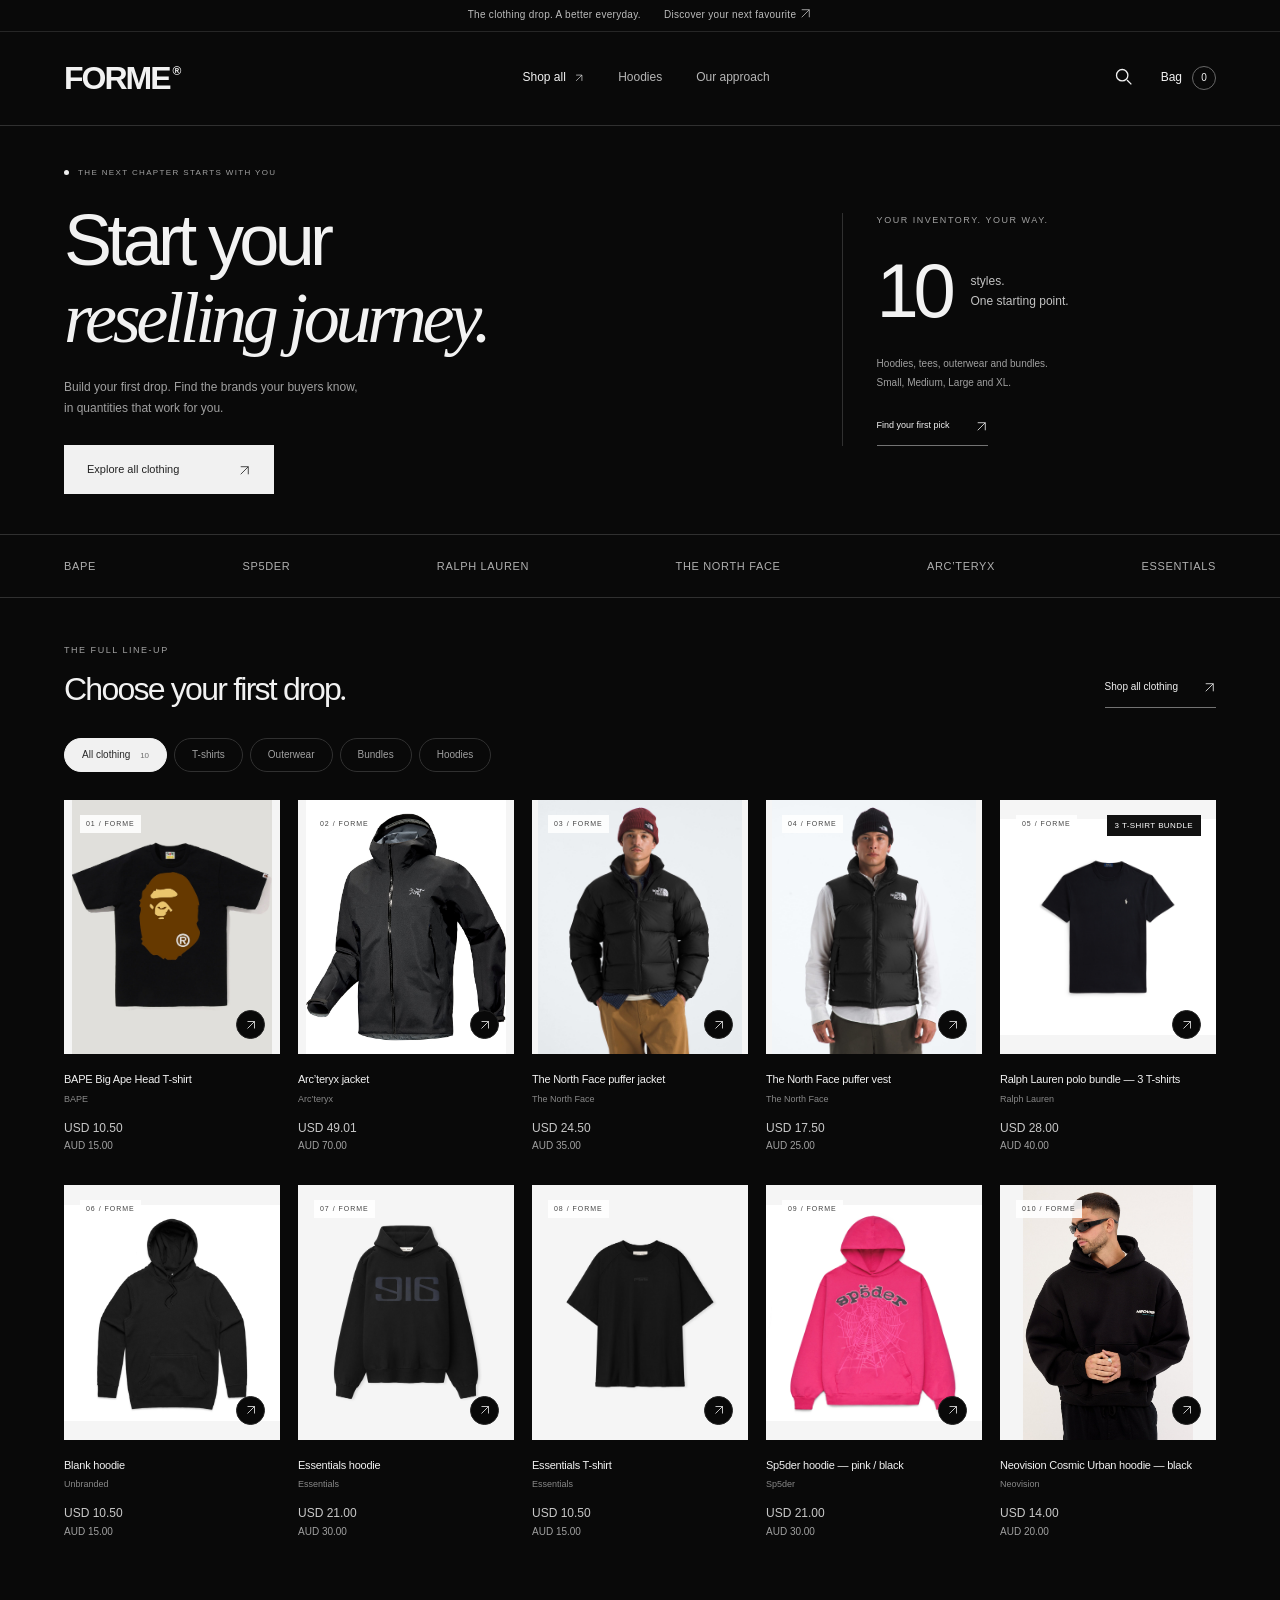
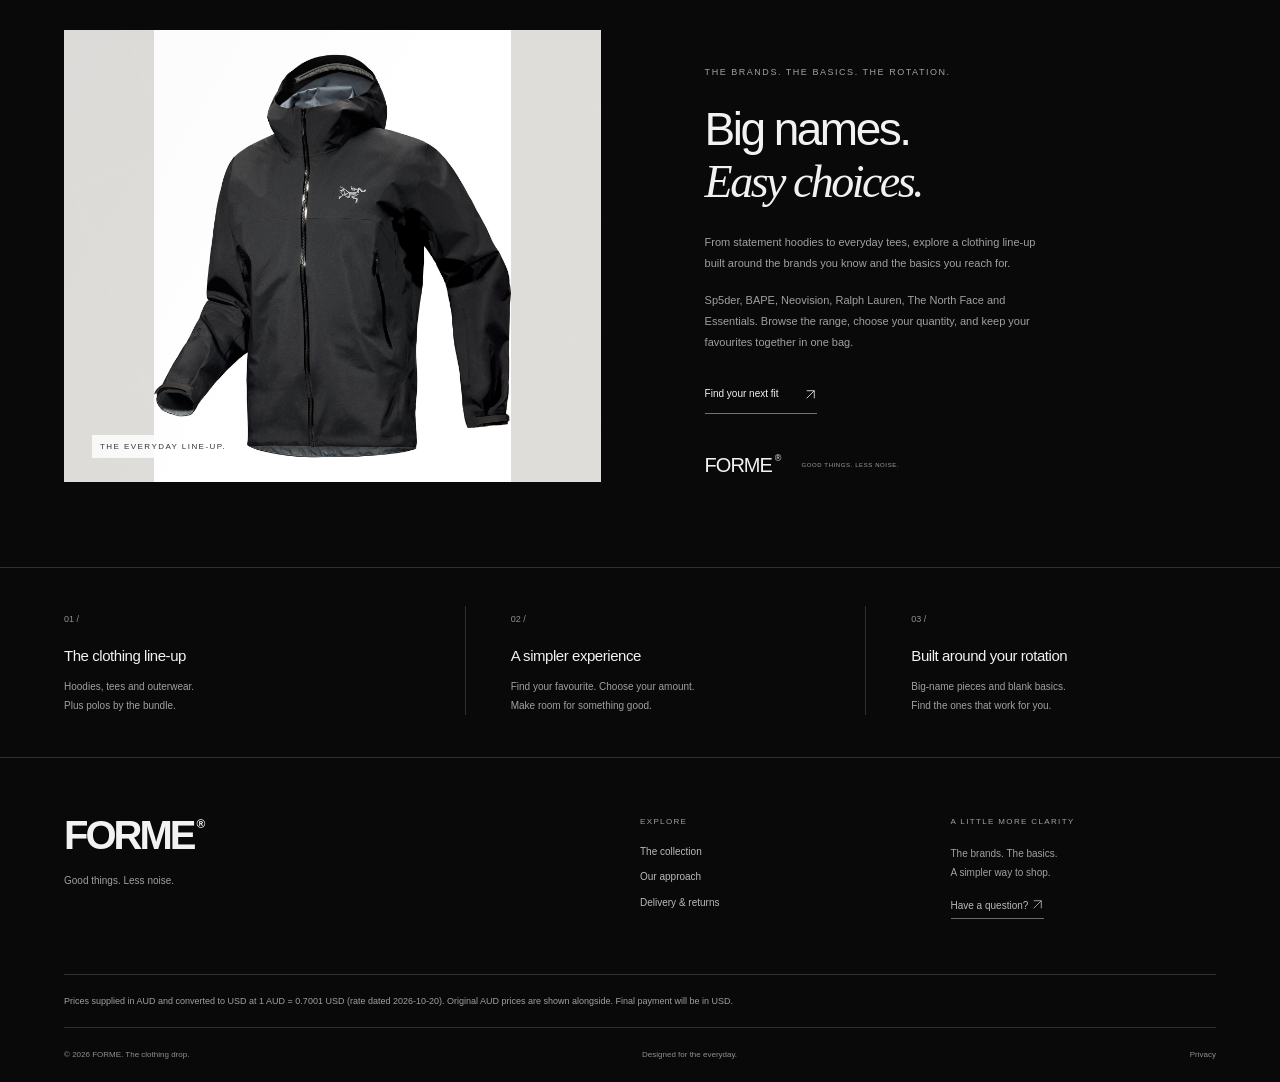
==== commit 141fe449: "Complete all ten product photos with the identified Neovision hoodie" ====
--- a/index.html
+++ b/index.html
@@ -10,9 +10,9 @@
     />
     <title>FORME — Start your reselling journey.</title>
     <link rel="icon" href="assets/favicon.svg" type="image/svg+xml" />
-    <link rel="stylesheet" href="css/store.css?v=reseller-aud-source-2" />
-    <script src="js/store-config.js?v=reseller-aud-source-2" defer></script>
-    <script src="js/store.js?v=reseller-aud-source-2" defer></script>
+    <link rel="stylesheet" href="css/store.css?v=reseller-photos-complete-3" />
+    <script src="js/store-config.js?v=reseller-photos-complete-3" defer></script>
+    <script src="js/store.js?v=reseller-photos-complete-3" defer></script>
   </head>
   <body>
     <a class="skip-link" href="#main">Skip to content</a>
